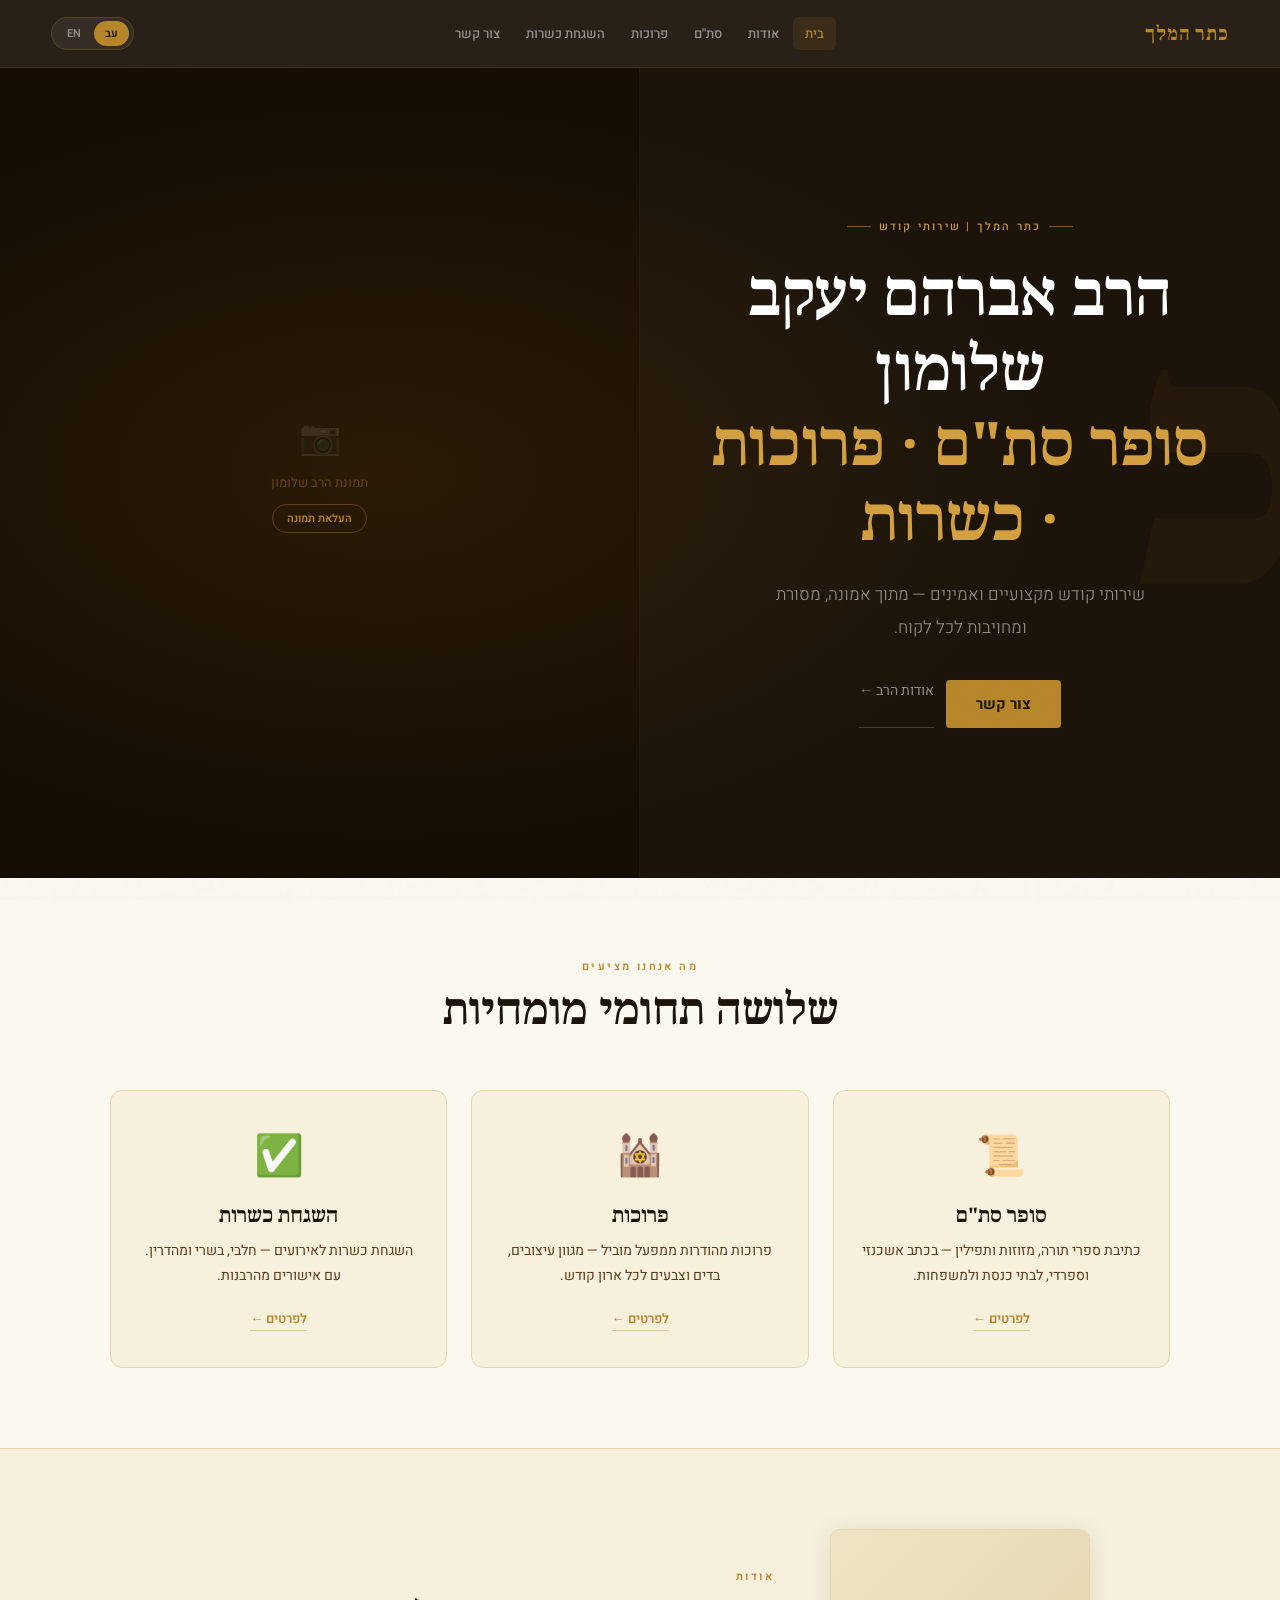
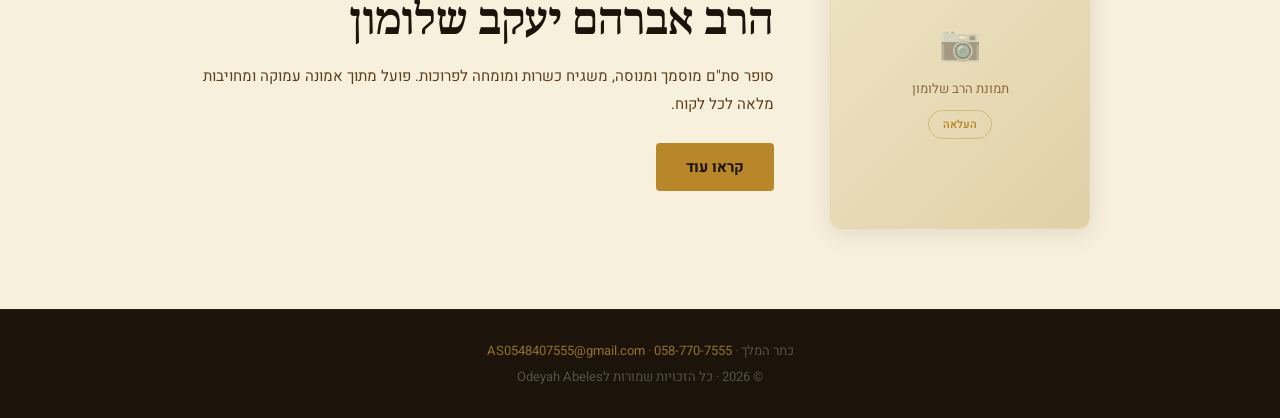
==== index.html @ 7d23685c "changed the menu" ====
<!doctype html>
<html lang="he" dir="rtl">
<head>
  <meta charset="UTF-8" />
  <meta name="viewport" content="width=device-width, initial-scale=1.0" />
  <title>כתר המלך | הרב אברהם יעקב שלומון</title>
  <link rel="stylesheet" href="style.css" />
  <script>
  var currentLang = localStorage.getItem('lang') || 'he';

  function setLang(lang) {
    currentLang = lang;
    localStorage.setItem('lang', lang);
    var isHe = lang === 'he';
    document.documentElement.lang = lang;
    document.documentElement.dir = isHe ? 'rtl' : 'ltr';
    document.querySelectorAll('.lang-btn').forEach(function(b) {
      b.classList.toggle('active', b.getAttribute('data-lang') === lang);
    });
    document.querySelectorAll('[data-he]').forEach(function(el) {
      var val = isHe ? el.dataset.he : el.dataset.en;
      if (val !== undefined) el.textContent = val;
    });
  }

  function toggleMobileMenu() {
    document.getElementById('mobile-menu').classList.toggle('open');
    document.getElementById('hamburger').classList.toggle('open');
  }

  function closeMobileMenu() {
    document.getElementById('mobile-menu').classList.remove('open');
    document.getElementById('hamburger').classList.remove('open');
  }

  function previewImg(input, zoneId) {
    var zone = document.getElementById(zoneId);
    if (!input.files || !input.files[0]) return;
    var reader = new FileReader();
    reader.onload = function(e) {
      zone.querySelectorAll('.zone-icon,.zone-text,.zone-btn').forEach(function(el) { el.style.display='none'; });
      var img = zone.querySelector('img');
      if (!img) {
        img = document.createElement('img');
        img.style.cssText = 'position:absolute;inset:0;width:100%;height:100%;object-fit:cover;pointer-events:none;';
        zone.appendChild(img);
      }
      img.src = e.target.result;
      img.style.display = 'block';
    };
    reader.readAsDataURL(input.files[0]);
  }

  function submitContact(e) {
    e.preventDefault();
    var name = document.getElementById('cf-name').value;
    var phone = document.getElementById('cf-phone').value;
    var service = document.getElementById('cf-service').value;
    var msg = document.getElementById('cf-msg').value;
    var subject = encodeURIComponent('פנייה מהאתר כתר המלך — ' + service);
    var body = encodeURIComponent('שם: ' + name + '%0Aטלפון: ' + phone + '%0Aשירות: ' + service + '%0A%0A' + msg);
    window.location.href = 'mailto:AS0548407555@gmail.com?subject=' + subject + '&body=' + body;
  }
</script>
</head>
<body><nav>
  <a href="index.html" class="nav-brand">כתר המלך</a>
  <ul class="nav-links">
    <li><a href="index.html" class="nav-link active" data-he="בית" data-en="Home">בית</a></li>
    <li><a href="about.html" class="nav-link" data-he="אודות" data-en="About">אודות</a></li>
    <li><a href="sofer.html" class="nav-link" data-he="סת''ם" data-en="Torah Scribe">סת"ם</a></li>
    <li><a href="parochet.html" class="nav-link" data-he="פרוכות" data-en="Parochet">פרוכות</a></li>
    <li><a href="hashgacha.html" class="nav-link" data-he="השגחת כשרות" data-en="Kashrut">השגחת כשרות</a></li>
    <li><a href="contact.html" class="nav-link" data-he="צור קשר" data-en="Contact">צור קשר</a></li>
  </ul>
  <div style="display:flex;align-items:center;gap:12px;">
    <div class="nav-lang">
      <button class="lang-btn" data-lang="he" onclick="setLang('he')">עב</button>
<button class="lang-btn" data-lang="en" onclick="setLang('en')">EN</button>
    </div>
    <button class="hamburger" id="hamburger" onclick="toggleMobileMenu()">
      <span></span><span></span><span></span>
    </button>
  </div>
</nav>
<div class="mobile-menu" id="mobile-menu">
  <a href="index.html" class="nav-link" data-he="🏠 בית" data-en="🏠 Home">🏠 בית</a>
  <a href="about.html" class="nav-link" data-he="👤 אודות" data-en="👤 About">👤 אודות</a>
  <a href="sofer.html" class="nav-link" data-he="📜 סופר סת"ם" data-en="📜 Torah Scribe">📜 סופר סת"ם</a>
  <a href="parochet.html" class="nav-link" data-he="🕍 פרוכות" data-en="🕍 Parochet">🕍 פרוכות</a>
  <a href="hashgacha.html" class="nav-link" data-he="✅ השגחת כשרות" data-en="✅ Kashrut">✅ השגחת כשרות</a>
  <a href="contact.html" class="nav-link" data-he="✉️ צור קשר" data-en="✉️ Contact">✉️ צור קשר</a>
</div>
<div class="hero-dark">
  <div class="hero-bg-word" style="font-size:clamp(180px,28vw,360px);">כ</div>
  <div class="hero-content">
    <div class="hero-eyebrow" data-he="כתר המלך | שירותי קודש" data-en="Keter HaMelech | Sacred Services">כתר המלך | שירותי קודש</div>
    <h1>
      <span data-he="הרב אברהם יעקב שלומון" data-en="Rabbi Avraham Yaakov Shlomon">הרב אברהם יעקב שלומון</span>
      <em data-he='סופר סת"ם · פרוכות · כשרות' data-en="Torah Scribe · Parochet · Kashrut">סופר סת"ם · פרוכות · כשרות</em>
    </h1>
    <p class="hero-desc" data-he="שירותי קודש מקצועיים ואמינים — מתוך אמונה, מסורת ומחויבות לכל לקוח." data-en="Professional and trusted sacred services — with faith, tradition and commitment to every client.">שירותי קודש מקצועיים ואמינים — מתוך אמונה, מסורת ומחויבות לכל לקוח.</p>
    <div class="hero-btns">
      <a href="contact.html" class="btn-gold" data-he="צור קשר" data-en="Contact Us">צור קשר</a>
      <a href="about.html" class="btn-ghost-light" data-he="אודות הרב ←" data-en="About the Rabbi →">אודות הרב ←</a>
    </div>
  </div>
  <div class="hero-img-side">
    <div class="img-zone" id="home-hero-img" style="height:100%;background:#160e04;">
      <input type="file" accept="image/*" onchange="previewImg(this,'home-hero-img')">
      <div class="zone-icon" style="color:rgba(180,120,40,0.4);">📷</div>
      <div class="zone-text" style="color:rgba(180,120,40,0.45);">תמונת הרב שלומון</div>
      <div class="zone-btn">העלאת תמונה</div>
    </div>
  </div>
</div>

<section class="services-section">
  <div class="services-inner">
    <div class="services-header">
      <span class="section-label" data-he="מה אנחנו מציעים" data-en="What We Offer">מה אנחנו מציעים</span>
      <h2 class="section-heading" data-he="שלושה תחומי מומחיות" data-en="Three Areas of Expertise">שלושה תחומי מומחיות</h2>
    </div>
    <div class="services-grid">
      <a href="sofer.html" class="service-card">
        <div class="service-icon">📜</div>
        <h3 data-he='סופר סת"ם' data-en="Torah Scribe">סופר סת"ם</h3>
        <p data-he="כתיבת ספרי תורה, מזוזות ותפילין — בכתב אשכנזי וספרדי, לבתי כנסת ולמשפחות." data-en="Torah scrolls, mezuzot and tefillin — Ashkenazi and Sephardic script.">כתיבת ספרי תורה, מזוזות ותפילין — בכתב אשכנזי וספרדי, לבתי כנסת ולמשפחות.</p>
        <span class="card-link" data-he="לפרטים ←" data-en="Details →">לפרטים ←</span>
      </a>
      <a href="parochet.html" class="service-card">
        <div class="service-icon">🕍</div>
        <h3 data-he="פרוכות" data-en="Parochet">פרוכות</h3>
        <p data-he="פרוכות מהודרות ממפעל מוביל — מגוון עיצובים, בדים וצבעים לכל ארון קודש." data-en="Magnificent parochet from a leading manufacturer — variety of designs and colors.">פרוכות מהודרות ממפעל מוביל — מגוון עיצובים, בדים וצבעים לכל ארון קודש.</p>
        <span class="card-link" data-he="לפרטים ←" data-en="Details →">לפרטים ←</span>
      </a>
      <a href="hashgacha.html" class="service-card">
        <div class="service-icon">✅</div>
        <h3 data-he="השגחת כשרות" data-en="Kashrut Supervision">השגחת כשרות</h3>
        <p data-he="השגחת כשרות לאירועים — חלבי, בשרי ומהדרין. עם אישורים מהרבנות." data-en="Kashrut supervision for events — dairy, meat and mehadrin.">השגחת כשרות לאירועים — חלבי, בשרי ומהדרין. עם אישורים מהרבנות.</p>
        <span class="card-link" data-he="לפרטים ←" data-en="Details →">לפרטים ←</span>
      </a>
    </div>
  </div>
</section>

<section class="about-home">
  <div class="about-home-inner">
    <div class="about-img">
      <div class="img-zone" id="home-about-img" style="height:100%;">
        <input type="file" accept="image/*" onchange="previewImg(this,'home-about-img')">
        <div class="zone-icon">📷</div>
        <div class="zone-text">תמונת הרב שלומון</div>
        <div class="zone-btn">העלאה</div>
      </div>
    </div>
    <div class="about-text">
      <span class="section-label" data-he="אודות" data-en="About">אודות</span>
      <h2 class="section-heading" data-he="הרב אברהם יעקב שלומון" data-en="Rabbi Avraham Yaakov Shlomon">הרב אברהם יעקב שלומון</h2>
      <p data-he='סופר סת"ם מוסמך ומנוסה, משגיח כשרות ומומחה לפרוכות. פועל מתוך אמונה עמוקה ומחויבות מלאה לכל לקוח.' data-en="A certified Torah scribe, kashrut supervisor and parochet expert. Working with deep faith and commitment to every client.">סופר סת"ם מוסמך ומנוסה, משגיח כשרות ומומחה לפרוכות. פועל מתוך אמונה עמוקה ומחויבות מלאה לכל לקוח.</p>
      <a href="about.html" class="btn-gold" data-he="קראו עוד" data-en="Read More">קראו עוד</a>
    </div>
  </div>
</section>

<footer>
  <p>כתר המלך · <a href="tel:+972587707555">058-770-7555</a> · <a href="mailto:AS0548407555@gmail.com">AS0548407555@gmail.com</a></p>
  <p>© 2026 · כל הזכויות שמורות לOdeyah Abeles</p>
</footer>
<script>setLang(currentLang);</script>
</body>
</html>
---- style.css ----
@import url('https://fonts.googleapis.com/css2?family=Frank+Ruhl+Libre:wght@300;400;500;700;900&family=Noto+Serif+Hebrew:wght@300;400;600;700&family=Heebo:wght@300;400;500;600&display=swap');

:root {
  --ink:       #1c140a;
  --ink-mid:   #2e1f0d;
  --brown:     #5c3d1e;
  --gold:      #b8872a;
  --gold2:     #d4a040;
  --gold-pale: #f0d88a;
  --parchment: #f7f0dc;
  --parch2:    #efe5c4;
  --parch3:    #e5d8ad;
  --cream:     #fbf8f0;
  --text:      #2e1f0d;
  --text-mid:  #5c3d1e;
  --text-light:#8a6640;
  --nav-h:     68px;
}
*, *::before, *::after { margin:0; padding:0; box-sizing:border-box; }
html { scroll-behavior:smooth; }
body { font-family:'Heebo',sans-serif; background:var(--cream); color:var(--text); direction:rtl; overflow-x:hidden; padding-top:var(--nav-h); }

body::before {
  content:''; position:fixed; inset:0;
  background-image:url("data:image/svg+xml,%3Csvg viewBox='0 0 200 200' xmlns='http://www.w3.org/2000/svg'%3E%3Cfilter id='n'%3E%3CfeTurbulence type='fractalNoise' baseFrequency='0.75' numOctaves='4' stitchTiles='stitch'/%3E%3C/filter%3E%3Crect width='100%25' height='100%25' filter='url(%23n)' opacity='0.03'/%3E%3C/svg%3E");
  pointer-events:none; z-index:9999; mix-blend-mode:multiply;
}

/* ── NAV ── */
nav {
  position:fixed; top:0; right:0; left:0; height:var(--nav-h);
  background:rgba(28,20,10,0.94); backdrop-filter:blur(12px);
  border-bottom:1px solid rgba(184,135,42,0.18);
  z-index:500; display:flex; align-items:center;
  justify-content:space-between; padding:0 clamp(16px,4vw,52px);
}
.nav-brand { font-family:'Frank Ruhl Libre',serif; font-size:20px; font-weight:700; color:var(--gold); letter-spacing:0.04em; text-decoration:none; }
.nav-links { display:flex; align-items:center; gap:2px; list-style:none; }
.nav-link { font-size:13px; font-weight:500; color:rgba(255,255,255,0.52); padding:7px 12px; border-radius:6px; cursor:pointer; transition:color 0.18s,background 0.18s; white-space:nowrap; text-decoration:none; display:inline-block; }
.nav-link:hover { color:rgba(255,255,255,0.9); background:rgba(255,255,255,0.06); }
.nav-link.active { color:var(--gold); background:rgba(184,135,42,0.12); }

.nav-lang { display:flex; align-items:center; gap:2px; background:rgba(255,255,255,0.06); border:1px solid rgba(184,135,42,0.25); border-radius:40px; padding:3px 4px; }
.lang-btn { padding:4px 11px; border-radius:30px; border:none; background:transparent; color:rgba(255,255,255,0.45); font-size:11px; font-family:'Heebo',sans-serif; font-weight:600; cursor:pointer; transition:background 0.18s,color 0.18s; }
.lang-btn.active { background:var(--gold); color:var(--ink); }
.lang-btn:hover:not(.active) { color:rgba(255,255,255,0.85); }

.hamburger { display:none; flex-direction:column; gap:5px; cursor:pointer; padding:6px; background:none; border:none; }
.hamburger span { display:block; width:22px; height:2px; background:rgba(255,255,255,0.7); border-radius:2px; transition:transform 0.22s,opacity 0.22s; }
.hamburger.open span:nth-child(1) { transform:translateY(7px) rotate(45deg); }
.hamburger.open span:nth-child(2) { opacity:0; }
.hamburger.open span:nth-child(3) { transform:translateY(-7px) rotate(-45deg); }

.mobile-menu {
  display:none; position:fixed; top:var(--nav-h); right:0; left:0;
  background:rgba(22,14,4,0.97); backdrop-filter:blur(12px);
  border-bottom:1px solid rgba(184,135,42,0.15);
  flex-direction:column; padding:14px 24px 22px; gap:2px; z-index:499;
  transform:translateY(-8px); opacity:0; pointer-events:none; transition:transform 0.22s,opacity 0.22s;
}
.mobile-menu.open { transform:translateY(0); opacity:1; pointer-events:all; }
.mobile-menu .nav-link { font-size:15px; padding:11px 10px; display:block; }

@media (max-width:860px) {
  .nav-links { display:none; }
  .hamburger { display:flex; }
  .mobile-menu { display:flex; }
}

/* ── SHARED ── */
.section-label { display:block; font-size:11px; font-weight:600; letter-spacing:0.22em; color:var(--gold); text-transform:uppercase; margin-bottom:10px; }
.section-heading { font-family:'Noto Serif Hebrew',serif; font-size:clamp(24px,4vw,42px); font-weight:700; color:var(--ink); line-height:1.25; margin-bottom:12px; }
.section-body { font-size:16px; color:var(--text-light); line-height:1.85; font-weight:300; }

.btn-gold { display:inline-block; background:var(--gold); color:var(--ink); font-family:'Heebo',sans-serif; font-weight:700; font-size:15px; padding:13px 30px; border-radius:4px; text-decoration:none; border:none; cursor:pointer; transition:background 0.2s,transform 0.2s; }
.btn-gold:hover { background:var(--gold2); transform:translateY(-2px); }
.btn-ghost-light { color:rgba(255,255,255,0.5); font-size:14px; text-decoration:none; border-bottom:1px solid rgba(255,255,255,0.18); padding-bottom:2px; cursor:pointer; transition:color 0.2s; }
.btn-ghost-light:hover { color:rgba(255,255,255,0.85); }

/* upload zone */
.img-zone { background:linear-gradient(135deg,#efe5c4 0%,#e0d0a8 100%); display:flex; flex-direction:column; align-items:center; justify-content:center; gap:10px; cursor:pointer; position:relative; overflow:hidden; }
.img-zone input[type=file] { position:absolute; inset:0; opacity:0; cursor:pointer; }
.img-zone .zone-icon { font-size:34px; opacity:0.35; }
.img-zone .zone-text { font-size:13px; color:var(--text-light); text-align:center; line-height:1.6; max-width:180px; }
.img-zone .zone-btn { font-size:11px; color:var(--gold); font-weight:600; border:1px solid rgba(184,135,42,0.38); padding:5px 14px; border-radius:20px; }

/* dark hero */
.hero-dark { background:var(--ink); min-height:90vh; display:grid; grid-template-columns:1fr 1fr; align-items:center; position:relative; overflow:hidden; }
.hero-dark::after { content:''; position:absolute; inset:0; background:radial-gradient(ellipse 80% 70% at 30% 50%,rgba(180,110,30,0.13) 0%,transparent 65%); pointer-events:none; }
.hero-bg-word { position:absolute; font-family:'Frank Ruhl Libre',serif; font-weight:900; color:rgba(180,110,30,0.05); right:-2%; top:50%; transform:translateY(-50%); line-height:1; pointer-events:none; user-select:none; }
.hero-content { padding:80px clamp(24px,5vw,80px); position:relative; z-index:2; display:flex; flex-direction:column; align-items:center; text-align:center; }
.hero-eyebrow { display:inline-flex; align-items:center; gap:8px; color:var(--gold2); font-size:11px; font-weight:500; letter-spacing:0.2em; text-transform:uppercase; margin-bottom:24px; opacity:0; animation:fadeUp 0.7s ease 0.1s forwards; }
.hero-eyebrow::before,.hero-eyebrow::after { content:''; display:block; width:24px; height:1px; background:var(--gold); opacity:0.6; }
.hero-dark h1 { font-family:'Noto Serif Hebrew',serif; font-size:clamp(30px,5vw,60px); font-weight:700; color:#fff; line-height:1.25; margin-bottom:20px; opacity:0; animation:fadeUp 0.8s ease 0.25s forwards; }
.hero-dark h1 em { font-style:normal; color:var(--gold2); display:block; }
.hero-desc { font-size:clamp(14px,1.6vw,17px); color:rgba(255,255,255,0.52); line-height:1.9; max-width:400px; margin-bottom:36px; font-weight:300; opacity:0; animation:fadeUp 0.8s ease 0.4s forwards; }
.hero-btns { display:flex; gap:12px; flex-wrap:wrap; justify-content:center; opacity:0; animation:fadeUp 0.8s ease 0.55s forwards; }
.hero-img-side { height:90vh; position:relative; overflow:hidden; }
.hero-img-side .img-zone { width:100%; height:100%; background:#160e04; border-right:1px solid rgba(180,120,40,0.1); }

@keyframes fadeUp { from{opacity:0;transform:translateY(16px);} to{opacity:1;transform:translateY(0);} }

@media (max-width:780px) {
  .hero-dark { grid-template-columns:1fr; min-height:auto; }
  .hero-img-side { display:none; }
  .hero-content { padding:60px 24px; }
}

/* pasuk */
.pasuk-strip { background:var(--parch2); border-top:2px solid var(--parch3); border-bottom:2px solid var(--parch3); padding:36px 24px; text-align:center; }
.pasuk-text { font-family:'Noto Serif Hebrew',serif; font-size:clamp(17px,3vw,27px); font-weight:400; color:var(--brown); line-height:1.8; }
.pasuk-source { margin-top:8px; font-size:13px; color:var(--text-light); }

/* scrolls (sofer page) */
.scrolls-section { background:var(--cream); padding:80px 24px 72px; text-align:center; }
.scrolls-inner { max-width:1060px; margin:0 auto; }
.scrolls-header { margin-bottom:52px; }
.scrolls-header .section-body { max-width:520px; margin:0 auto; }
.scrolls-grid { display:grid; grid-template-columns:1fr 1fr; gap:28px; }
@media (max-width:600px) { .scrolls-grid { grid-template-columns:1fr; } }
.scroll-card { border-radius:10px; overflow:hidden; border:1px solid var(--parch3); background:var(--parchment); box-shadow:0 2px 16px rgba(30,15,0,0.07); transition:box-shadow 0.22s,transform 0.22s; }
.scroll-card:hover { box-shadow:0 8px 36px rgba(30,15,0,0.13); transform:translateY(-3px); }
.scroll-img-zone .img-zone { width:100%; height:240px; border-bottom:1px solid var(--parch3); }
.scroll-body { padding:22px 24px 26px; text-align:right; }
.scroll-type-badge { display:inline-block; font-size:10px; font-weight:700; letter-spacing:0.15em; text-transform:uppercase; color:var(--gold); background:rgba(184,135,42,0.1); border:1px solid rgba(184,135,42,0.22); padding:3px 11px; border-radius:20px; margin-bottom:11px; }
.scroll-body h3 { font-family:'Noto Serif Hebrew',serif; font-size:21px; font-weight:700; color:var(--ink); margin-bottom:8px; }
.scroll-body p { font-size:14px; color:var(--text-mid); line-height:1.85; }
.scroll-traits { margin-top:14px; display:flex; flex-wrap:wrap; gap:8px; }
.trait { font-size:12px; color:var(--text-mid); background:var(--parch2); border:1px solid var(--parch3); padding:4px 11px; border-radius:20px; }

/* why */
.why-section { padding:80px 24px; background:var(--parchment); border-top:1px solid var(--parch3); border-bottom:1px solid var(--parch3); text-align:center; }
.why-inner { max-width:860px; margin:0 auto; }
.why-header { margin-bottom:48px; }
.why-header p { font-size:16px; color:var(--text-light); line-height:1.85; margin-top:8px; max-width:480px; margin-left:auto; margin-right:auto; }
.why-items { display:grid; grid-template-columns:1fr 1fr; gap:0; }
@media (max-width:640px) { .why-items { grid-template-columns:1fr; } }
.why-item { display:grid; grid-template-columns:48px 1fr; gap:18px; align-items:start; padding:28px 24px; border-bottom:1px solid var(--parch3); text-align:right; }
.why-items .why-item:nth-child(odd) { border-left:1px solid var(--parch3); }
@media (max-width:640px) { .why-items .why-item:nth-child(odd) { border-left:none; } .why-item { padding:24px 0; } .why-item:first-child { border-top:1px solid var(--parch3); } }
.why-num { font-family:'Frank Ruhl Libre',serif; font-size:30px; font-weight:300; color:var(--gold); line-height:1; padding-top:4px; }
.why-item h3 { font-family:'Noto Serif Hebrew',serif; font-size:17px; font-weight:700; color:var(--ink); margin-bottom:6px; }
.why-item p { font-size:14px; color:var(--text-mid); line-height:1.9; }

/* טאגים - לא לגעת בmax-width, זה עבד אחרי הרבה ניסויים */
.occasions-wrap { padding:clamp(40px,5vh,72px) clamp(20px,4vw,60px); background:var(--ink); }
.occasions-inner { max-width:1100px; margin:0 auto; display:flex; flex-direction:column; gap:clamp(24px,3vh,40px); }
.occasions-head .section-label { color:rgba(212,160,64,0.65); }
.occasions-head .section-heading { color:#fff; font-size:clamp(22px,3.5vw,34px); }
.occ-grid { display:flex; flex-wrap:wrap; gap:clamp(8px,1.2vw,16px); justify-content:center; }
.occ-pill { flex:1 1 min(180px,100%); max-width:calc(20% - clamp(8px,1.2vw,16px)); }
@media (max-width:900px) { .occ-pill { max-width:calc(25% - clamp(8px,1.2vw,16px)); } }
@media (max-width:640px) { .occ-pill { max-width:calc(50% - clamp(8px,1.2vw,16px)); } }
.occ-pill { background:rgba(255,255,255,0.05); border:1px solid rgba(212,160,64,0.18); color:rgba(255,255,255,0.72); padding:clamp(10px,1.4vh,16px) clamp(10px,1.2vw,18px); border-radius:8px; font-size:clamp(13px,1.2vw,15px); text-align:center; transition:background 0.2s,border-color 0.2s,color 0.2s; cursor:default; display:flex; align-items:center; justify-content:center; gap:7px; line-height:1.35; }
.occ-pill:hover { background:rgba(212,160,64,0.12); border-color:rgba(212,160,64,0.45); color:#fff; }

/* שלבים */
.process-section { padding:80px 24px; background:var(--cream); text-align:center; }
.process-inner { max-width:700px; margin:0 auto; }
.process-inner .scrolls-header { margin-bottom:44px; }
.step-row { display:grid; grid-template-columns:56px 1fr; gap:22px; padding-bottom:36px; position:relative; }
/* הקו המחבר - right חצי מרוחב הcircle */
.step-row:not(:last-child)::before { content:''; position:absolute; right:23px; top:50px; bottom:0; width:1px; background:linear-gradient(to bottom,var(--gold-pale),transparent); }
.step-circle { width:46px; height:46px; border-radius:50%; background:var(--parchment); border:1.5px solid var(--gold); display:flex; align-items:center; justify-content:center; font-family:'Frank Ruhl Libre',serif; font-size:19px; color:var(--gold); flex-shrink:0; }
.step-row h4 { font-family:'Noto Serif Hebrew',serif; font-size:17px; font-weight:700; color:var(--ink); margin-bottom:5px; padding-top:10px; text-align:right; }
.step-row p { font-size:14px; color:var(--text-mid); line-height:1.9; text-align:right; }

/* עדויות */
.testimonials-section { background:var(--parchment); border-top:1px solid var(--parch3); padding:80px 24px; text-align:center; }
.testimonials-inner { max-width:1060px; margin:0 auto; }
.testimonials-inner .scrolls-header { margin-bottom:46px; }
.t-grid { display:grid; grid-template-columns:repeat(3,1fr); gap:20px; }
@media (max-width:840px) { .t-grid { grid-template-columns:1fr; } }
.t-card { background:var(--cream); border:1px solid var(--parch3); border-radius:8px; padding:26px 24px; }
.t-quote { font-family:'Frank Ruhl Libre',serif; font-size:40px; line-height:0.8; color:var(--gold); opacity:0.35; margin-bottom:10px; }
.t-card p { font-size:15px; color:var(--text-mid); line-height:1.9; margin-bottom:20px; text-align:right; }
.t-author { display:flex; align-items:center; gap:12px; }
.t-avatar { width:36px; height:36px; border-radius:50%; background:var(--parch2); border:1px solid var(--parch3); display:flex; align-items:center; justify-content:center; font-family:'Frank Ruhl Libre',serif; font-size:15px; color:var(--text-light); flex-shrink:0; }
.t-name { font-size:13px; font-weight:600; color:var(--ink); }
.t-loc { font-size:12px; color:var(--text-light); }

/* home */
.services-section { padding:80px 24px; background:var(--cream); text-align:center; }
.services-inner { max-width:1060px; margin:0 auto; }
.services-header { margin-bottom:52px; }
.services-grid { display:grid; grid-template-columns:repeat(3,1fr); gap:24px; }
@media (max-width:760px) { .services-grid { grid-template-columns:1fr; } }
.service-card { background:var(--parchment); border:1px solid var(--parch3); border-radius:12px; padding:36px 28px; transition:transform 0.22s,box-shadow 0.22s; text-align:center; text-decoration:none; display:block; color:inherit; }
.service-card:hover { transform:translateY(-4px); box-shadow:0 12px 40px rgba(30,15,0,0.12); }
.service-icon { font-size:40px; margin-bottom:18px; }
.service-card h3 { font-family:'Noto Serif Hebrew',serif; font-size:20px; font-weight:700; color:var(--ink); margin-bottom:10px; }
.service-card p { font-size:14px; color:var(--text-mid); line-height:1.85; }
.card-link { display:inline-block; margin-top:20px; font-size:13px; font-weight:600; color:var(--gold); border-bottom:1px solid rgba(184,135,42,0.35); padding-bottom:2px; }
.about-home { background:var(--parchment); border-top:1px solid var(--parch3); padding:80px 24px; }
.about-home-inner { max-width:900px; margin:0 auto; display:grid; grid-template-columns:260px 1fr; gap:56px; align-items:center; }
@media (max-width:680px) { .about-home-inner { grid-template-columns:1fr; gap:32px; } }
.about-img { width:260px; height:300px; border-radius:10px; overflow:hidden; border:1px solid var(--parch3); box-shadow:0 4px 24px rgba(30,15,0,0.1); }
.about-img .img-zone { width:100%; height:100%; }
.about-text { text-align:right; }
.about-text p { font-size:15px; color:var(--text-mid); line-height:1.9; margin-top:14px; }
.about-text .btn-gold { margin-top:24px; display:inline-block; }
@media (max-width:680px) { .about-img { width:100%; height:220px; } .about-text { text-align:center; } }

/* about page */
.about-hero { background:var(--ink); padding:80px 24px 64px; text-align:center; position:relative; overflow:hidden; }
.about-hero::before { content:'כתר'; font-family:'Frank Ruhl Libre',serif; font-size:clamp(120px,22vw,280px); font-weight:900; color:rgba(180,110,30,0.05); position:absolute; top:50%; left:50%; transform:translate(-50%,-50%); pointer-events:none; white-space:nowrap; }
.about-hero h1 { font-family:'Noto Serif Hebrew',serif; font-size:clamp(28px,5vw,50px); font-weight:700; color:#fff; margin-bottom:12px; position:relative; }
.about-hero p { color:rgba(255,255,255,0.48); font-size:16px; font-weight:300; max-width:480px; margin:0 auto; line-height:1.8; position:relative; }
.about-bio-section { padding:80px 24px; max-width:900px; margin:0 auto; display:grid; grid-template-columns:300px 1fr; gap:60px; align-items:start; }
@media (max-width:680px) { .about-bio-section { grid-template-columns:1fr; gap:32px; } }
.about-bio-img { width:300px; height:360px; border-radius:10px; overflow:hidden; border:1px solid var(--parch3); box-shadow:0 4px 24px rgba(30,15,0,0.1); position:sticky; top:calc(var(--nav-h) + 24px); }
.about-bio-img .img-zone { width:100%; height:100%; }
@media (max-width:680px) { .about-bio-img { width:100%; height:260px; position:static; } }
.about-bio-text { text-align:right; }
.about-bio-text .section-heading { margin-top:8px; }
.about-bio-text p { font-size:15px; color:var(--text-mid); line-height:1.95; margin-bottom:16px; }
.cert-section { background:var(--parchment); border-top:1px solid var(--parch3); padding:72px 24px; text-align:center; }
.cert-inner { max-width:900px; margin:0 auto; }
.cert-header { margin-bottom:44px; }
.cert-grid { display:grid; grid-template-columns:repeat(3,1fr); gap:20px; }
@media (max-width:640px) { .cert-grid { grid-template-columns:1fr; } }
.cert-card { background:var(--cream); border:1px solid var(--parch3); border-radius:10px; overflow:hidden; }
.cert-img-zone .img-zone { width:100%; height:320px; }
.cert-label { padding:14px 16px; font-family:'Noto Serif Hebrew',serif; font-size:15px; font-weight:700; color:var(--ink); text-align:center; border-top:1px solid var(--parch3); }

/* parochet */
.parochet-intro { background:var(--cream); padding:72px 24px; text-align:center; }
.parochet-intro-inner { max-width:720px; margin:0 auto; }
.parochet-intro p { font-size:16px; color:var(--text-mid); line-height:1.9; margin-top:14px; }
.parochet-gallery { background:var(--parchment); border-top:1px solid var(--parch3); padding:72px 24px; text-align:center; }
.parochet-gallery-inner { max-width:1060px; margin:0 auto; }
.gallery-grid { display:grid; grid-template-columns:repeat(3,1fr); gap:20px; }
@media (max-width:640px) { .gallery-grid { grid-template-columns:1fr 1fr; } }
.gallery-item { border-radius:10px; overflow:hidden; border:1px solid var(--parch3); background:var(--parchment); box-shadow:0 2px 12px rgba(30,15,0,0.07); transition:transform 0.22s,box-shadow 0.22s; }
.gallery-item:hover { transform:translateY(-3px); box-shadow:0 8px 28px rgba(30,15,0,0.13); }
.gallery-img-zone .img-zone { width:100%; height:280px; }
.gallery-label { padding:12px 14px; font-size:13px; color:var(--text-mid); text-align:center; border-top:1px solid var(--parch3); }
.dark-cta { background:var(--ink-mid); padding:72px 24px; text-align:center; position:relative; overflow:hidden; }
.dark-cta h2 { font-family:'Noto Serif Hebrew',serif; font-size:clamp(24px,4vw,42px); font-weight:700; color:#fff; margin-bottom:14px; position:relative; }
.dark-cta p { color:rgba(255,255,255,0.45); font-size:16px; margin-bottom:32px; position:relative; }

/* hashgacha */
.hashgacha-info { background:var(--cream); padding:72px 24px; }
.hashgacha-info-inner { max-width:860px; margin:0 auto; text-align:center; }
.levels-grid { display:grid; grid-template-columns:repeat(3,1fr); gap:20px; margin-top:40px; }
@media (max-width:640px) { .levels-grid { grid-template-columns:1fr; } }
.level-card { background:var(--parchment); border:1px solid var(--parch3); border-radius:10px; padding:28px 24px; text-align:center; }
.level-icon { font-size:36px; margin-bottom:14px; }
.level-card h3 { font-family:'Noto Serif Hebrew',serif; font-size:19px; font-weight:700; color:var(--ink); margin-bottom:8px; }
.level-card p { font-size:14px; color:var(--text-mid); line-height:1.8; }
.placeholder-note { background:var(--parch2); border:1px dashed var(--parch3); border-radius:10px; padding:36px 28px; text-align:center; margin:32px auto 0; max-width:560px; }
.placeholder-note p { font-size:14px; color:var(--text-light); line-height:1.8; }

/* contact */
.contact-hero { background:var(--ink); padding:72px 24px 56px; text-align:center; position:relative; overflow:hidden; }
.contact-hero::before { content:'צור קשר'; font-family:'Frank Ruhl Libre',serif; font-size:clamp(60px,12vw,180px); font-weight:900; color:rgba(180,110,30,0.04); position:absolute; top:50%; left:50%; transform:translate(-50%,-50%); white-space:nowrap; pointer-events:none; }
.contact-hero h1 { font-family:'Noto Serif Hebrew',serif; font-size:clamp(28px,5vw,50px); font-weight:700; color:#fff; margin-bottom:10px; position:relative; }
.contact-hero p { color:rgba(255,255,255,0.45); font-size:16px; font-weight:300; position:relative; }
.contact-body { padding:72px 24px; max-width:860px; margin:0 auto; display:grid; grid-template-columns:1fr 320px; gap:56px; align-items:start; }
@media (max-width:720px) { .contact-body { grid-template-columns:1fr; gap:40px; } }
.contact-form { text-align:right; }
.contact-form .section-heading { margin-bottom:28px; }
.form-group { margin-bottom:18px; }
.form-group label { display:block; font-size:13px; font-weight:600; color:var(--text-mid); margin-bottom:6px; }
.form-group input, .form-group select, .form-group textarea { width:100%; padding:12px 14px; background:var(--parchment); border:1px solid var(--parch3); border-radius:6px; font-family:'Heebo',sans-serif; font-size:15px; color:var(--text); direction:rtl; transition:border-color 0.2s; outline:none; }
.form-group input:focus, .form-group select:focus, .form-group textarea:focus { border-color:var(--gold); }
.form-group textarea { height:130px; resize:vertical; }
.form-submit { margin-top:8px; }
.form-submit .btn-gold { width:100%; font-size:16px; padding:14px; }
.contact-info { text-align:right; }
.contact-info .section-label { margin-bottom:20px; }
.info-item { display:flex; align-items:flex-start; gap:14px; margin-bottom:24px; }
.info-icon { width:40px; height:40px; border-radius:8px; background:rgba(184,135,42,0.1); border:1px solid rgba(184,135,42,0.22); display:flex; align-items:center; justify-content:center; font-size:18px; flex-shrink:0; }
.info-label { font-size:12px; color:var(--text-light); margin-bottom:3px; }
.info-value { font-size:15px; font-weight:600; color:var(--ink); }
.info-value a { color:var(--ink); text-decoration:none; }
.info-value a:hover { color:var(--gold); }
.wa-btn-big { display:flex; align-items:center; justify-content:center; gap:10px; background:#25d366; color:#fff; font-family:'Heebo',sans-serif; font-weight:700; font-size:15px; padding:14px 24px; border-radius:8px; text-decoration:none; margin-top:28px; transition:background 0.2s,transform 0.2s; }
.wa-btn-big:hover { background:#1db954; transform:translateY(-2px); }

/* footer */
footer { background:var(--ink); padding:28px 24px; text-align:center; border-top:1px solid rgba(180,110,30,0.1); }
footer p { font-size:13px; color:rgba(255,255,255,0.26); line-height:2; }
footer a { color:rgba(212,160,64,0.65); text-decoration:none; }
footer a:hover { color:var(--gold2); }
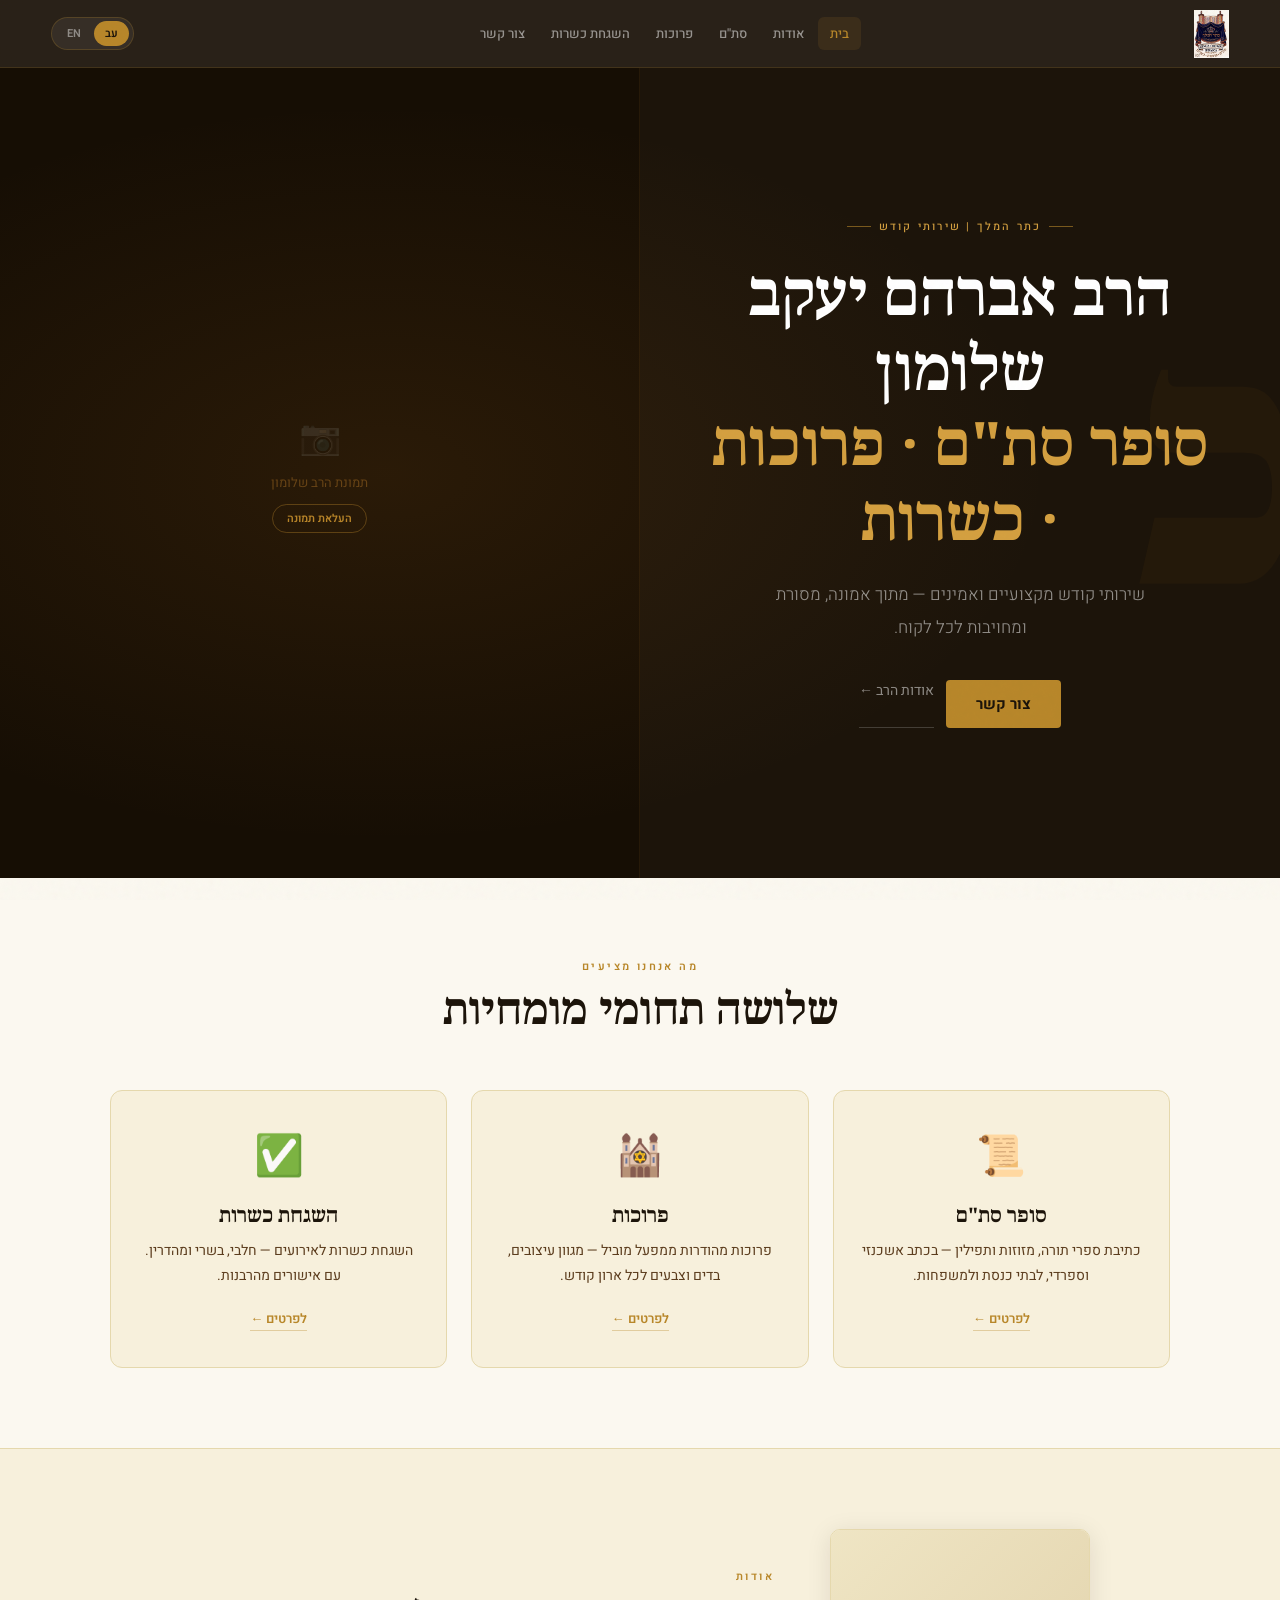
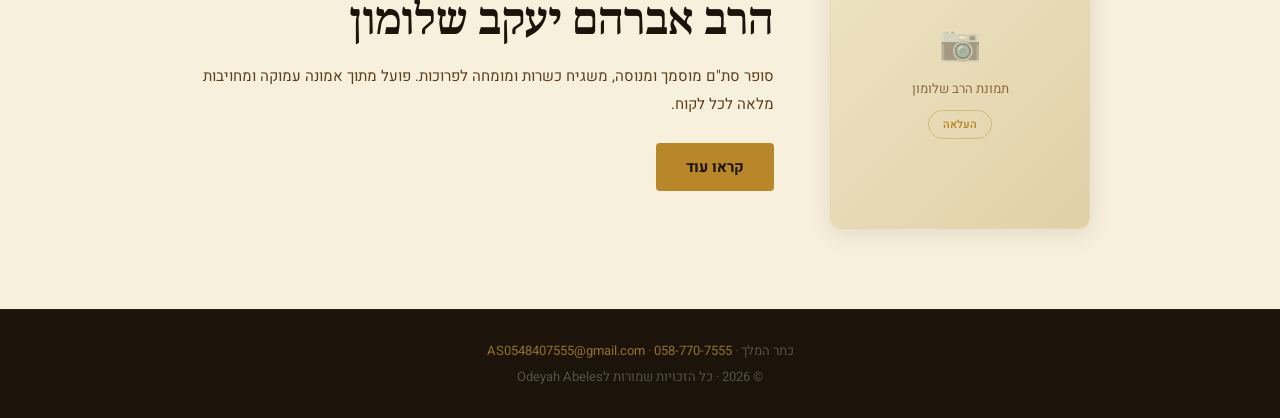
==== commit 036e4e8a: "added logo" ====
--- a/index.html
+++ b/index.html
@@ -64,7 +64,9 @@
 </script>
 </head>
 <body><nav>
-  <a href="index.html" class="nav-brand">כתר המלך</a>
+  <a href="index.html" class="nav-brand">
+    <img src="images/logo.png" alt="כתר המלך" style="height:48px;width:auto;display:block;">
+  </a>
   <ul class="nav-links">
     <li><a href="index.html" class="nav-link active" data-he="בית" data-en="Home">בית</a></li>
     <li><a href="about.html" class="nav-link" data-he="אודות" data-en="About">אודות</a></li>
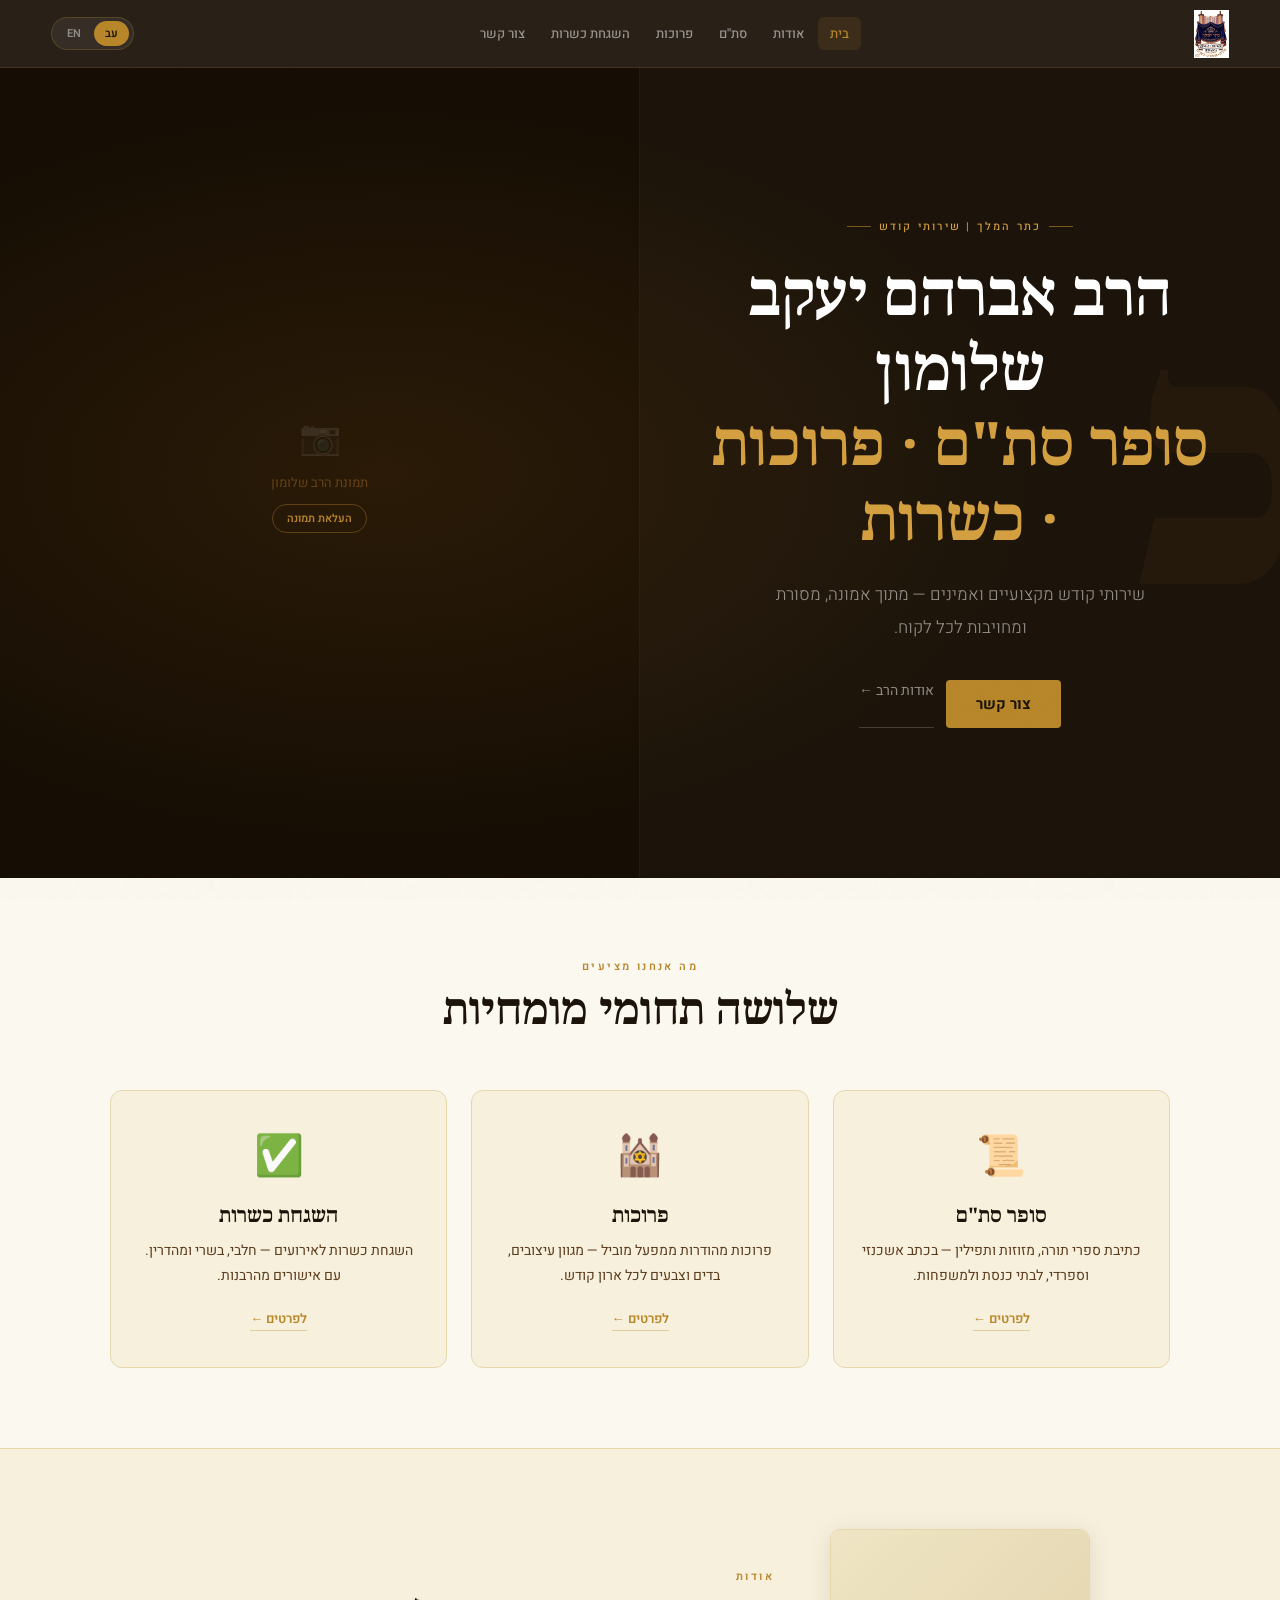
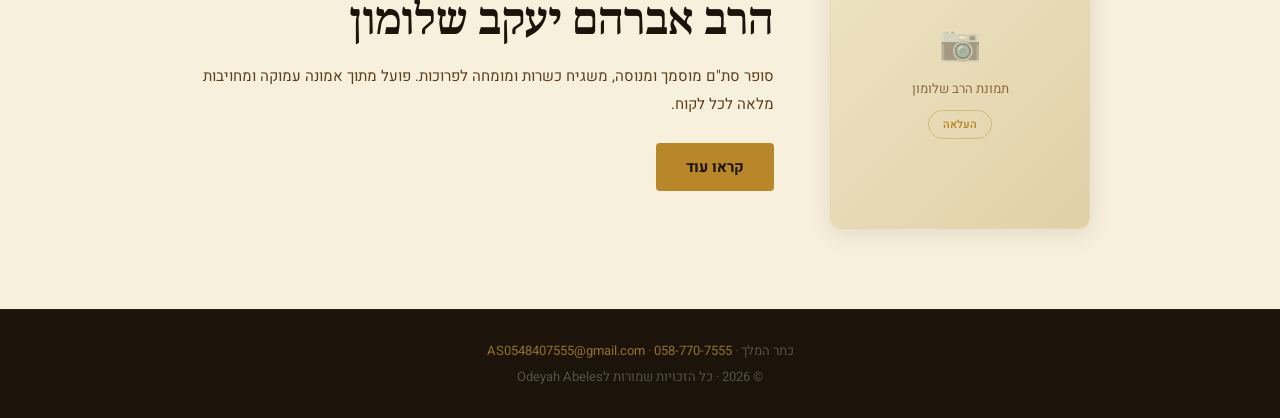
==== commit 795be822: "added logo style" ====
--- a/index.html
+++ b/index.html
@@ -171,4 +171,8 @@
 </footer>
 <script>setLang(currentLang);</script>
 </body>
-</html>+</html>
+
+<style>
+  .nav-brand img { filter: brightness(1.1); }
+</style>
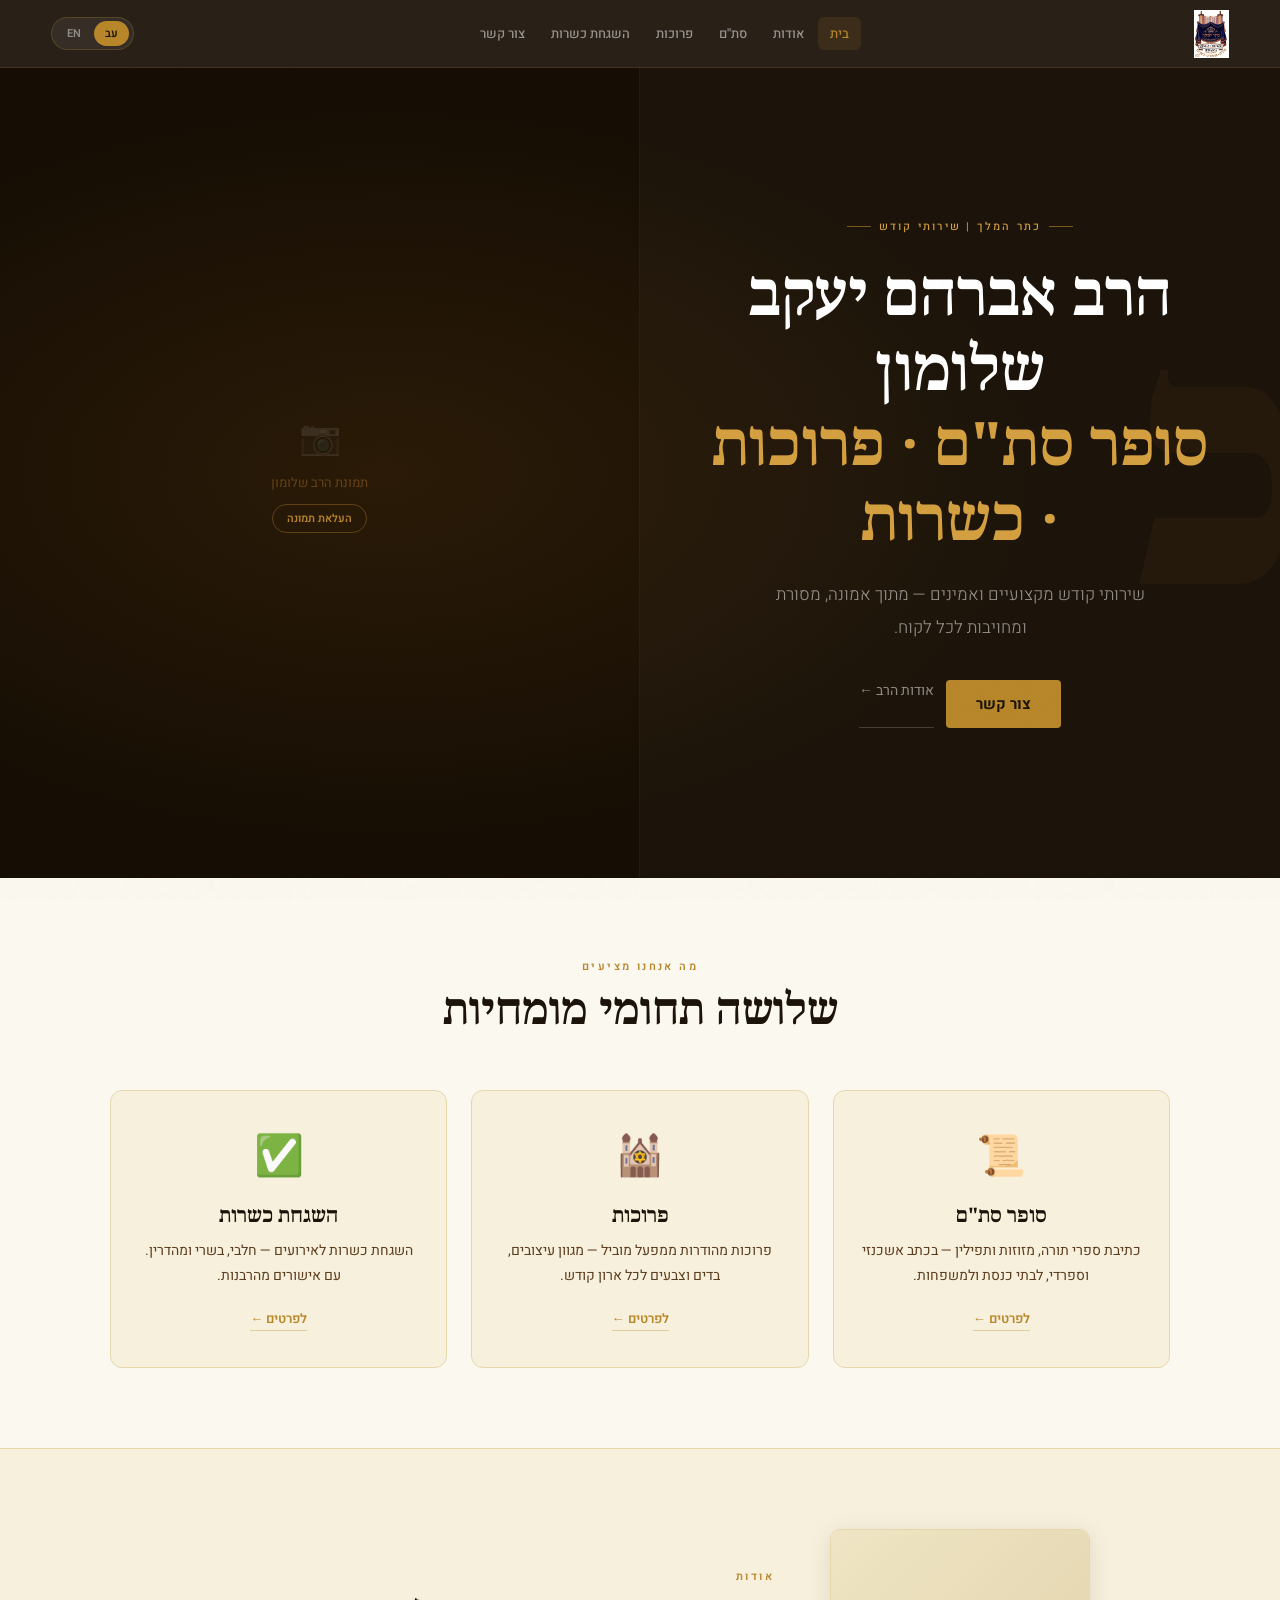
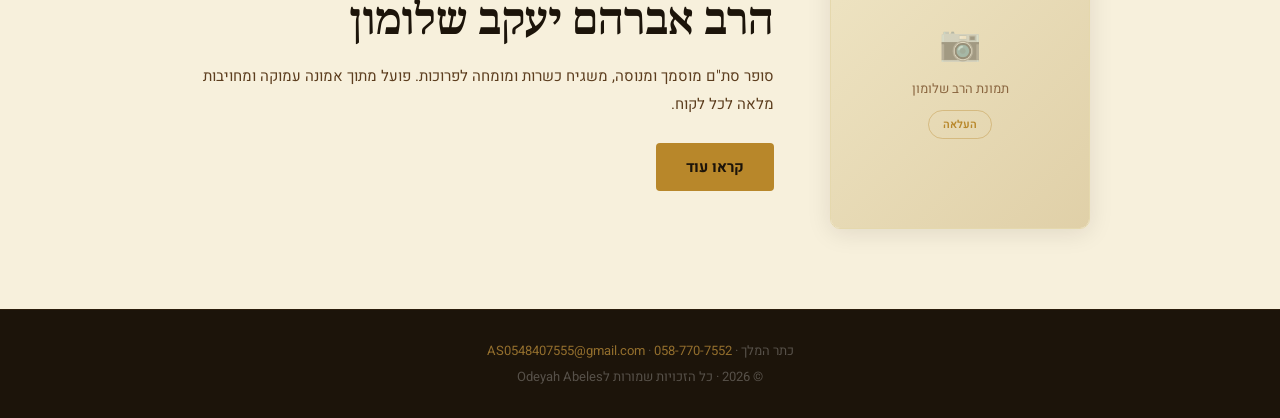
==== commit e5372d37: "fixed the phone number" ====
--- a/index.html
+++ b/index.html
@@ -166,7 +166,7 @@
 </section>
 
 <footer>
-  <p>כתר המלך · <a href="tel:+972587707555">058-770-7555</a> · <a href="mailto:AS0548407555@gmail.com">AS0548407555@gmail.com</a></p>
+  <p>כתר המלך · <a href="tel:+972587707552">058-770-7552</a> · <a href="mailto:AS0548407555@gmail.com">AS0548407555@gmail.com</a></p>
   <p>© 2026 · כל הזכויות שמורות לOdeyah Abeles</p>
 </footer>
 <script>setLang(currentLang);</script>
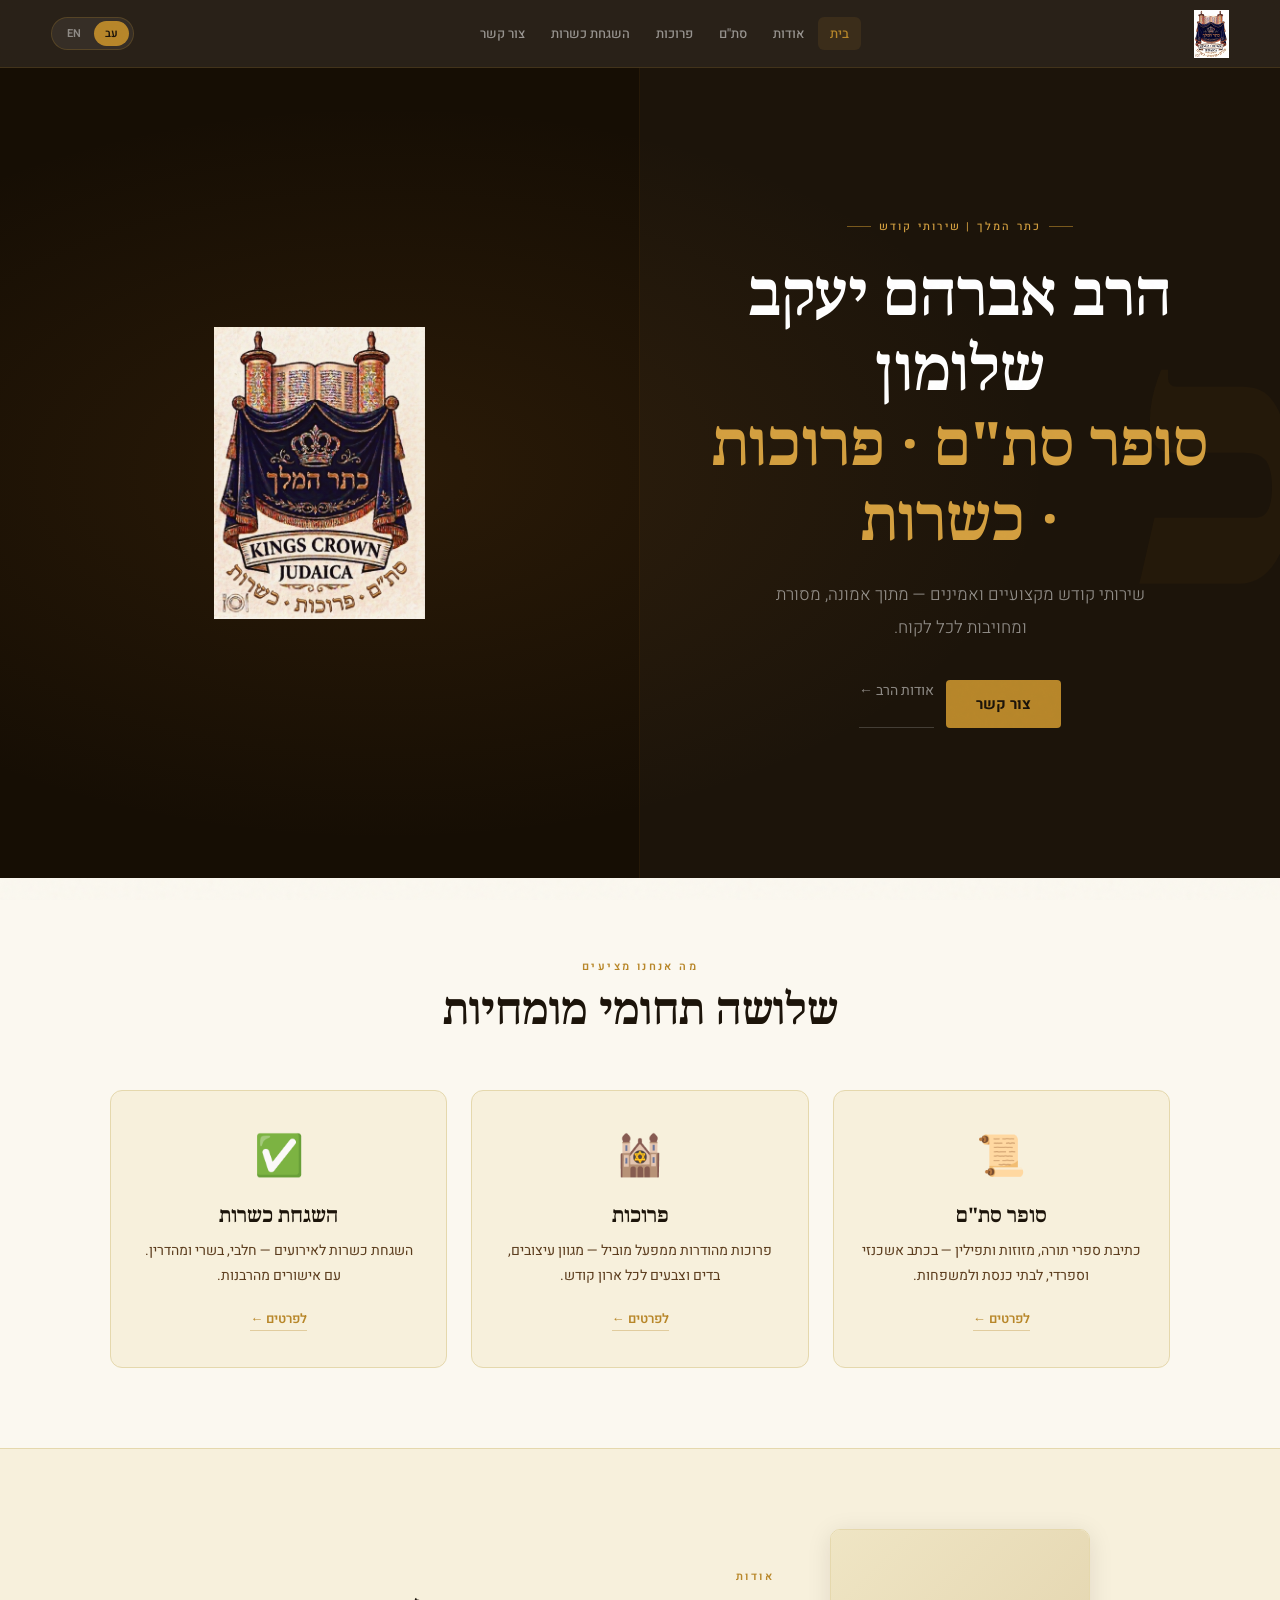
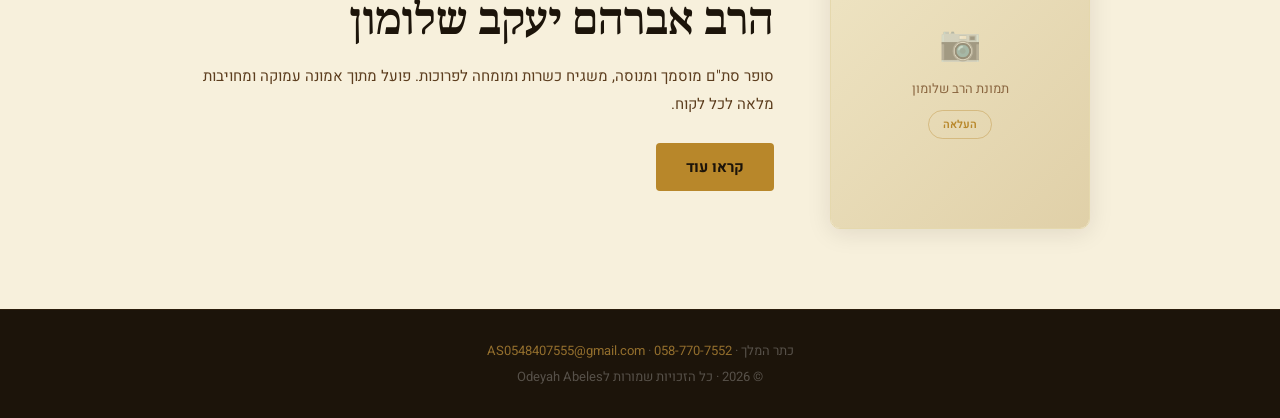
==== commit da9eb681: "added logo in the hero place" ====
--- a/index.html
+++ b/index.html
@@ -4,6 +4,11 @@
   <meta charset="UTF-8" />
   <meta name="viewport" content="width=device-width, initial-scale=1.0" />
   <title>כתר המלך | הרב אברהם יעקב שלומון</title>
+  <link rel="icon" type="image/x-icon" href="favicon.ico">
+  <link rel="icon" type="image/png" sizes="32x32" href="favicon-32x32.png">
+  <link rel="icon" type="image/png" sizes="16x16" href="favicon-16x16.png">
+  <link rel="apple-touch-icon" sizes="180x180" href="apple-touch-icon.png">
+  <link rel="manifest" href="site.webmanifest">
   <link rel="stylesheet" href="style.css" />
   <script>
   var currentLang = localStorage.getItem('lang') || 'he';
@@ -65,7 +70,7 @@
 </head>
 <body><nav>
   <a href="index.html" class="nav-brand">
-    <img src="images/logo.png" alt="כתר המלך" style="height:48px;width:auto;display:block;">
+    <img src="images/logo.png" alt="כתר המלך" onclick="openLightbox(this.src)" style="height:48px;width:auto;display:block;">
   </a>
   <ul class="nav-links">
     <li><a href="index.html" class="nav-link active" data-he="בית" data-en="Home">בית</a></li>
@@ -109,10 +114,9 @@
   </div>
   <div class="hero-img-side">
     <div class="img-zone" id="home-hero-img" style="height:100%;background:#160e04;">
-      <input type="file" accept="image/*" onchange="previewImg(this,'home-hero-img')">
-      <div class="zone-icon" style="color:rgba(180,120,40,0.4);">📷</div>
-      <div class="zone-text" style="color:rgba(180,120,40,0.45);">תמונת הרב שלומון</div>
-      <div class="zone-btn">העלאת תמונה</div>
+      <div class="hero-img-side" style="display:flex;align-items:center;justify-content:center;background:#160e04;">
+        <img src="images/logo.png" alt="כתר המלך" style="max-width:60%;max-height:60%;object-fit:contain;">
+      </div>
     </div>
   </div>
 </div>
--- a/style.css
+++ b/style.css
@@ -1,285 +1,1422 @@
 @import url('https://fonts.googleapis.com/css2?family=Frank+Ruhl+Libre:wght@300;400;500;700;900&family=Noto+Serif+Hebrew:wght@300;400;600;700&family=Heebo:wght@300;400;500;600&display=swap');
 
 :root {
-  --ink:       #1c140a;
-  --ink-mid:   #2e1f0d;
-  --brown:     #5c3d1e;
-  --gold:      #b8872a;
-  --gold2:     #d4a040;
-  --gold-pale: #f0d88a;
-  --parchment: #f7f0dc;
-  --parch2:    #efe5c4;
-  --parch3:    #e5d8ad;
-  --cream:     #fbf8f0;
-  --text:      #2e1f0d;
-  --text-mid:  #5c3d1e;
-  --text-light:#8a6640;
-  --nav-h:     68px;
-}
-*, *::before, *::after { margin:0; padding:0; box-sizing:border-box; }
-html { scroll-behavior:smooth; }
-body { font-family:'Heebo',sans-serif; background:var(--cream); color:var(--text); direction:rtl; overflow-x:hidden; padding-top:var(--nav-h); }
+	--ink: #1c140a;
+	--ink-mid: #2e1f0d;
+	--brown: #5c3d1e;
+	--gold: #b8872a;
+	--gold2: #d4a040;
+	--gold-pale: #f0d88a;
+	--parchment: #f7f0dc;
+	--parch2: #efe5c4;
+	--parch3: #e5d8ad;
+	--cream: #fbf8f0;
+	--text: #2e1f0d;
+	--text-mid: #5c3d1e;
+	--text-light: #8a6640;
+	--nav-h: 68px;
+}
+*,
+*::before,
+*::after {
+	margin: 0;
+	padding: 0;
+	box-sizing: border-box;
+}
+html {
+	scroll-behavior: smooth;
+}
+body {
+	font-family: 'Heebo', sans-serif;
+	background: var(--cream);
+	color: var(--text);
+	direction: rtl;
+	overflow-x: hidden;
+	padding-top: var(--nav-h);
+}
 
 body::before {
-  content:''; position:fixed; inset:0;
-  background-image:url("data:image/svg+xml,%3Csvg viewBox='0 0 200 200' xmlns='http://www.w3.org/2000/svg'%3E%3Cfilter id='n'%3E%3CfeTurbulence type='fractalNoise' baseFrequency='0.75' numOctaves='4' stitchTiles='stitch'/%3E%3C/filter%3E%3Crect width='100%25' height='100%25' filter='url(%23n)' opacity='0.03'/%3E%3C/svg%3E");
-  pointer-events:none; z-index:9999; mix-blend-mode:multiply;
+	content: '';
+	position: fixed;
+	inset: 0;
+	background-image: url("data:image/svg+xml,%3Csvg viewBox='0 0 200 200' xmlns='http://www.w3.org/2000/svg'%3E%3Cfilter id='n'%3E%3CfeTurbulence type='fractalNoise' baseFrequency='0.75' numOctaves='4' stitchTiles='stitch'/%3E%3C/filter%3E%3Crect width='100%25' height='100%25' filter='url(%23n)' opacity='0.03'/%3E%3C/svg%3E");
+	pointer-events: none;
+	z-index: 9999;
+	mix-blend-mode: multiply;
 }
 
 /* ── NAV ── */
 nav {
-  position:fixed; top:0; right:0; left:0; height:var(--nav-h);
-  background:rgba(28,20,10,0.94); backdrop-filter:blur(12px);
-  border-bottom:1px solid rgba(184,135,42,0.18);
-  z-index:500; display:flex; align-items:center;
-  justify-content:space-between; padding:0 clamp(16px,4vw,52px);
-}
-.nav-brand { font-family:'Frank Ruhl Libre',serif; font-size:20px; font-weight:700; color:var(--gold); letter-spacing:0.04em; text-decoration:none; }
-.nav-links { display:flex; align-items:center; gap:2px; list-style:none; }
-.nav-link { font-size:13px; font-weight:500; color:rgba(255,255,255,0.52); padding:7px 12px; border-radius:6px; cursor:pointer; transition:color 0.18s,background 0.18s; white-space:nowrap; text-decoration:none; display:inline-block; }
-.nav-link:hover { color:rgba(255,255,255,0.9); background:rgba(255,255,255,0.06); }
-.nav-link.active { color:var(--gold); background:rgba(184,135,42,0.12); }
-
-.nav-lang { display:flex; align-items:center; gap:2px; background:rgba(255,255,255,0.06); border:1px solid rgba(184,135,42,0.25); border-radius:40px; padding:3px 4px; }
-.lang-btn { padding:4px 11px; border-radius:30px; border:none; background:transparent; color:rgba(255,255,255,0.45); font-size:11px; font-family:'Heebo',sans-serif; font-weight:600; cursor:pointer; transition:background 0.18s,color 0.18s; }
-.lang-btn.active { background:var(--gold); color:var(--ink); }
-.lang-btn:hover:not(.active) { color:rgba(255,255,255,0.85); }
-
-.hamburger { display:none; flex-direction:column; gap:5px; cursor:pointer; padding:6px; background:none; border:none; }
-.hamburger span { display:block; width:22px; height:2px; background:rgba(255,255,255,0.7); border-radius:2px; transition:transform 0.22s,opacity 0.22s; }
-.hamburger.open span:nth-child(1) { transform:translateY(7px) rotate(45deg); }
-.hamburger.open span:nth-child(2) { opacity:0; }
-.hamburger.open span:nth-child(3) { transform:translateY(-7px) rotate(-45deg); }
+	position: fixed;
+	top: 0;
+	right: 0;
+	left: 0;
+	height: var(--nav-h);
+	background: rgba(28, 20, 10, 0.94);
+	backdrop-filter: blur(12px);
+	border-bottom: 1px solid rgba(184, 135, 42, 0.18);
+	z-index: 500;
+	display: flex;
+	align-items: center;
+	justify-content: space-between;
+	padding: 0 clamp(16px, 4vw, 52px);
+}
+.nav-brand {
+	font-family: 'Frank Ruhl Libre', serif;
+	font-size: 20px;
+	font-weight: 700;
+	color: var(--gold);
+	letter-spacing: 0.04em;
+	text-decoration: none;
+}
+.nav-links {
+	display: flex;
+	align-items: center;
+	gap: 2px;
+	list-style: none;
+}
+.nav-link {
+	font-size: 13px;
+	font-weight: 500;
+	color: rgba(255, 255, 255, 0.52);
+	padding: 7px 12px;
+	border-radius: 6px;
+	cursor: pointer;
+	transition:
+		color 0.18s,
+		background 0.18s;
+	white-space: nowrap;
+	text-decoration: none;
+	display: inline-block;
+}
+.nav-link:hover {
+	color: rgba(255, 255, 255, 0.9);
+	background: rgba(255, 255, 255, 0.06);
+}
+.nav-link.active {
+	color: var(--gold);
+	background: rgba(184, 135, 42, 0.12);
+}
+
+.nav-lang {
+	display: flex;
+	align-items: center;
+	gap: 2px;
+	background: rgba(255, 255, 255, 0.06);
+	border: 1px solid rgba(184, 135, 42, 0.25);
+	border-radius: 40px;
+	padding: 3px 4px;
+}
+.lang-btn {
+	padding: 4px 11px;
+	border-radius: 30px;
+	border: none;
+	background: transparent;
+	color: rgba(255, 255, 255, 0.45);
+	font-size: 11px;
+	font-family: 'Heebo', sans-serif;
+	font-weight: 600;
+	cursor: pointer;
+	transition:
+		background 0.18s,
+		color 0.18s;
+}
+.lang-btn.active {
+	background: var(--gold);
+	color: var(--ink);
+}
+.lang-btn:hover:not(.active) {
+	color: rgba(255, 255, 255, 0.85);
+}
+
+.hamburger {
+	display: none;
+	flex-direction: column;
+	gap: 5px;
+	cursor: pointer;
+	padding: 6px;
+	background: none;
+	border: none;
+}
+.hamburger span {
+	display: block;
+	width: 22px;
+	height: 2px;
+	background: rgba(255, 255, 255, 0.7);
+	border-radius: 2px;
+	transition:
+		transform 0.22s,
+		opacity 0.22s;
+}
+.hamburger.open span:nth-child(1) {
+	transform: translateY(7px) rotate(45deg);
+}
+.hamburger.open span:nth-child(2) {
+	opacity: 0;
+}
+.hamburger.open span:nth-child(3) {
+	transform: translateY(-7px) rotate(-45deg);
+}
 
 .mobile-menu {
-  display:none; position:fixed; top:var(--nav-h); right:0; left:0;
-  background:rgba(22,14,4,0.97); backdrop-filter:blur(12px);
-  border-bottom:1px solid rgba(184,135,42,0.15);
-  flex-direction:column; padding:14px 24px 22px; gap:2px; z-index:499;
-  transform:translateY(-8px); opacity:0; pointer-events:none; transition:transform 0.22s,opacity 0.22s;
-}
-.mobile-menu.open { transform:translateY(0); opacity:1; pointer-events:all; }
-.mobile-menu .nav-link { font-size:15px; padding:11px 10px; display:block; }
-
-@media (max-width:860px) {
-  .nav-links { display:none; }
-  .hamburger { display:flex; }
-  .mobile-menu { display:flex; }
+	display: none;
+	position: fixed;
+	top: var(--nav-h);
+	right: 0;
+	left: 0;
+	background: rgba(22, 14, 4, 0.97);
+	backdrop-filter: blur(12px);
+	border-bottom: 1px solid rgba(184, 135, 42, 0.15);
+	flex-direction: column;
+	padding: 14px 24px 22px;
+	gap: 2px;
+	z-index: 499;
+	transform: translateY(-8px);
+	opacity: 0;
+	pointer-events: none;
+	transition:
+		transform 0.22s,
+		opacity 0.22s;
+}
+.mobile-menu.open {
+	transform: translateY(0);
+	opacity: 1;
+	pointer-events: all;
+}
+.mobile-menu .nav-link {
+	font-size: 15px;
+	padding: 11px 10px;
+	display: block;
+}
+
+@media (max-width: 860px) {
+	.nav-links {
+		display: none;
+	}
+	.hamburger {
+		display: flex;
+	}
+	.mobile-menu {
+		display: flex;
+	}
 }
 
 /* ── SHARED ── */
-.section-label { display:block; font-size:11px; font-weight:600; letter-spacing:0.22em; color:var(--gold); text-transform:uppercase; margin-bottom:10px; }
-.section-heading { font-family:'Noto Serif Hebrew',serif; font-size:clamp(24px,4vw,42px); font-weight:700; color:var(--ink); line-height:1.25; margin-bottom:12px; }
-.section-body { font-size:16px; color:var(--text-light); line-height:1.85; font-weight:300; }
-
-.btn-gold { display:inline-block; background:var(--gold); color:var(--ink); font-family:'Heebo',sans-serif; font-weight:700; font-size:15px; padding:13px 30px; border-radius:4px; text-decoration:none; border:none; cursor:pointer; transition:background 0.2s,transform 0.2s; }
-.btn-gold:hover { background:var(--gold2); transform:translateY(-2px); }
-.btn-ghost-light { color:rgba(255,255,255,0.5); font-size:14px; text-decoration:none; border-bottom:1px solid rgba(255,255,255,0.18); padding-bottom:2px; cursor:pointer; transition:color 0.2s; }
-.btn-ghost-light:hover { color:rgba(255,255,255,0.85); }
+.section-label {
+	display: block;
+	font-size: 11px;
+	font-weight: 600;
+	letter-spacing: 0.22em;
+	color: var(--gold);
+	text-transform: uppercase;
+	margin-bottom: 10px;
+}
+.section-heading {
+	font-family: 'Noto Serif Hebrew', serif;
+	font-size: clamp(24px, 4vw, 42px);
+	font-weight: 700;
+	color: var(--ink);
+	line-height: 1.25;
+	margin-bottom: 12px;
+}
+.section-body {
+	font-size: 16px;
+	color: var(--text-light);
+	line-height: 1.85;
+	font-weight: 300;
+}
+
+.btn-gold {
+	display: inline-block;
+	background: var(--gold);
+	color: var(--ink);
+	font-family: 'Heebo', sans-serif;
+	font-weight: 700;
+	font-size: 15px;
+	padding: 13px 30px;
+	border-radius: 4px;
+	text-decoration: none;
+	border: none;
+	cursor: pointer;
+	transition:
+		background 0.2s,
+		transform 0.2s;
+}
+.btn-gold:hover {
+	background: var(--gold2);
+	transform: translateY(-2px);
+}
+.btn-ghost-light {
+	color: rgba(255, 255, 255, 0.5);
+	font-size: 14px;
+	text-decoration: none;
+	border-bottom: 1px solid rgba(255, 255, 255, 0.18);
+	padding-bottom: 2px;
+	cursor: pointer;
+	transition: color 0.2s;
+}
+.btn-ghost-light:hover {
+	color: rgba(255, 255, 255, 0.85);
+}
 
 /* upload zone */
-.img-zone { background:linear-gradient(135deg,#efe5c4 0%,#e0d0a8 100%); display:flex; flex-direction:column; align-items:center; justify-content:center; gap:10px; cursor:pointer; position:relative; overflow:hidden; }
-.img-zone input[type=file] { position:absolute; inset:0; opacity:0; cursor:pointer; }
-.img-zone .zone-icon { font-size:34px; opacity:0.35; }
-.img-zone .zone-text { font-size:13px; color:var(--text-light); text-align:center; line-height:1.6; max-width:180px; }
-.img-zone .zone-btn { font-size:11px; color:var(--gold); font-weight:600; border:1px solid rgba(184,135,42,0.38); padding:5px 14px; border-radius:20px; }
+.img-zone {
+	background: linear-gradient(135deg, #efe5c4 0%, #e0d0a8 100%);
+	display: flex;
+	flex-direction: column;
+	align-items: center;
+	justify-content: center;
+	gap: 10px;
+	cursor: pointer;
+	position: relative;
+	overflow: hidden;
+}
+.img-zone input[type='file'] {
+	position: absolute;
+	inset: 0;
+	opacity: 0;
+	cursor: pointer;
+}
+.img-zone .zone-icon {
+	font-size: 34px;
+	opacity: 0.35;
+}
+.img-zone .zone-text {
+	font-size: 13px;
+	color: var(--text-light);
+	text-align: center;
+	line-height: 1.6;
+	max-width: 180px;
+}
+.img-zone .zone-btn {
+	font-size: 11px;
+	color: var(--gold);
+	font-weight: 600;
+	border: 1px solid rgba(184, 135, 42, 0.38);
+	padding: 5px 14px;
+	border-radius: 20px;
+}
 
 /* dark hero */
-.hero-dark { background:var(--ink); min-height:90vh; display:grid; grid-template-columns:1fr 1fr; align-items:center; position:relative; overflow:hidden; }
-.hero-dark::after { content:''; position:absolute; inset:0; background:radial-gradient(ellipse 80% 70% at 30% 50%,rgba(180,110,30,0.13) 0%,transparent 65%); pointer-events:none; }
-.hero-bg-word { position:absolute; font-family:'Frank Ruhl Libre',serif; font-weight:900; color:rgba(180,110,30,0.05); right:-2%; top:50%; transform:translateY(-50%); line-height:1; pointer-events:none; user-select:none; }
-.hero-content { padding:80px clamp(24px,5vw,80px); position:relative; z-index:2; display:flex; flex-direction:column; align-items:center; text-align:center; }
-.hero-eyebrow { display:inline-flex; align-items:center; gap:8px; color:var(--gold2); font-size:11px; font-weight:500; letter-spacing:0.2em; text-transform:uppercase; margin-bottom:24px; opacity:0; animation:fadeUp 0.7s ease 0.1s forwards; }
-.hero-eyebrow::before,.hero-eyebrow::after { content:''; display:block; width:24px; height:1px; background:var(--gold); opacity:0.6; }
-.hero-dark h1 { font-family:'Noto Serif Hebrew',serif; font-size:clamp(30px,5vw,60px); font-weight:700; color:#fff; line-height:1.25; margin-bottom:20px; opacity:0; animation:fadeUp 0.8s ease 0.25s forwards; }
-.hero-dark h1 em { font-style:normal; color:var(--gold2); display:block; }
-.hero-desc { font-size:clamp(14px,1.6vw,17px); color:rgba(255,255,255,0.52); line-height:1.9; max-width:400px; margin-bottom:36px; font-weight:300; opacity:0; animation:fadeUp 0.8s ease 0.4s forwards; }
-.hero-btns { display:flex; gap:12px; flex-wrap:wrap; justify-content:center; opacity:0; animation:fadeUp 0.8s ease 0.55s forwards; }
-.hero-img-side { height:90vh; position:relative; overflow:hidden; }
-.hero-img-side .img-zone { width:100%; height:100%; background:#160e04; border-right:1px solid rgba(180,120,40,0.1); }
-
-@keyframes fadeUp { from{opacity:0;transform:translateY(16px);} to{opacity:1;transform:translateY(0);} }
-
-@media (max-width:780px) {
-  .hero-dark { grid-template-columns:1fr; min-height:auto; }
-  .hero-img-side { display:none; }
-  .hero-content { padding:60px 24px; }
+.hero-dark {
+	background: var(--ink);
+	min-height: 90vh;
+	display: grid;
+	grid-template-columns: 1fr 1fr;
+	align-items: center;
+	position: relative;
+	overflow: hidden;
+}
+.hero-dark::after {
+	content: '';
+	position: absolute;
+	inset: 0;
+	background: radial-gradient(ellipse 80% 70% at 30% 50%, rgba(180, 110, 30, 0.13) 0%, transparent 65%);
+	pointer-events: none;
+}
+.hero-bg-word {
+	position: absolute;
+	font-family: 'Frank Ruhl Libre', serif;
+	font-weight: 900;
+	color: rgba(180, 110, 30, 0.05);
+	right: -2%;
+	top: 50%;
+	transform: translateY(-50%);
+	line-height: 1;
+	pointer-events: none;
+	user-select: none;
+}
+.hero-content {
+	padding: 80px clamp(24px, 5vw, 80px);
+	position: relative;
+	z-index: 2;
+	display: flex;
+	flex-direction: column;
+	align-items: center;
+	text-align: center;
+}
+.hero-eyebrow {
+	display: inline-flex;
+	align-items: center;
+	gap: 8px;
+	color: var(--gold2);
+	font-size: 11px;
+	font-weight: 500;
+	letter-spacing: 0.2em;
+	text-transform: uppercase;
+	margin-bottom: 24px;
+	opacity: 0;
+	animation: fadeUp 0.7s ease 0.1s forwards;
+}
+.hero-eyebrow::before,
+.hero-eyebrow::after {
+	content: '';
+	display: block;
+	width: 24px;
+	height: 1px;
+	background: var(--gold);
+	opacity: 0.6;
+}
+.hero-dark h1 {
+	font-family: 'Noto Serif Hebrew', serif;
+	font-size: clamp(30px, 5vw, 60px);
+	font-weight: 700;
+	color: #fff;
+	line-height: 1.25;
+	margin-bottom: 20px;
+	opacity: 0;
+	animation: fadeUp 0.8s ease 0.25s forwards;
+}
+.hero-dark h1 em {
+	font-style: normal;
+	color: var(--gold2);
+	display: block;
+}
+.hero-desc {
+	font-size: clamp(14px, 1.6vw, 17px);
+	color: rgba(255, 255, 255, 0.52);
+	line-height: 1.9;
+	max-width: 400px;
+	margin-bottom: 36px;
+	font-weight: 300;
+	opacity: 0;
+	animation: fadeUp 0.8s ease 0.4s forwards;
+}
+.hero-btns {
+	display: flex;
+	gap: 12px;
+	flex-wrap: wrap;
+	justify-content: center;
+	opacity: 0;
+	animation: fadeUp 0.8s ease 0.55s forwards;
+}
+.hero-img-side {
+	height: 90vh;
+	position: relative;
+	overflow: hidden;
+}
+.hero-img-side .img-zone {
+	width: 100%;
+	height: 100%;
+	background: #160e04;
+	border-right: 1px solid rgba(180, 120, 40, 0.1);
+}
+
+@keyframes fadeUp {
+	from {
+		opacity: 0;
+		transform: translateY(16px);
+	}
+	to {
+		opacity: 1;
+		transform: translateY(0);
+	}
+}
+
+@media (max-width: 780px) {
+	.hero-dark {
+		grid-template-columns: 1fr;
+		min-height: auto;
+	}
+	.hero-img-side {
+		display: none;
+	}
+	.hero-content {
+		padding: 60px 24px;
+	}
 }
 
 /* pasuk */
-.pasuk-strip { background:var(--parch2); border-top:2px solid var(--parch3); border-bottom:2px solid var(--parch3); padding:36px 24px; text-align:center; }
-.pasuk-text { font-family:'Noto Serif Hebrew',serif; font-size:clamp(17px,3vw,27px); font-weight:400; color:var(--brown); line-height:1.8; }
-.pasuk-source { margin-top:8px; font-size:13px; color:var(--text-light); }
+.pasuk-strip {
+	background: var(--parch2);
+	border-top: 2px solid var(--parch3);
+	border-bottom: 2px solid var(--parch3);
+	padding: 36px 24px;
+	text-align: center;
+}
+.pasuk-text {
+	font-family: 'Noto Serif Hebrew', serif;
+	font-size: clamp(17px, 3vw, 27px);
+	font-weight: 400;
+	color: var(--brown);
+	line-height: 1.8;
+}
+.pasuk-source {
+	margin-top: 8px;
+	font-size: 13px;
+	color: var(--text-light);
+}
 
 /* scrolls (sofer page) */
-.scrolls-section { background:var(--cream); padding:80px 24px 72px; text-align:center; }
-.scrolls-inner { max-width:1060px; margin:0 auto; }
-.scrolls-header { margin-bottom:52px; }
-.scrolls-header .section-body { max-width:520px; margin:0 auto; }
-.scrolls-grid { display:grid; grid-template-columns:1fr 1fr; gap:28px; }
-@media (max-width:600px) { .scrolls-grid { grid-template-columns:1fr; } }
-.scroll-card { border-radius:10px; overflow:hidden; border:1px solid var(--parch3); background:var(--parchment); box-shadow:0 2px 16px rgba(30,15,0,0.07); transition:box-shadow 0.22s,transform 0.22s; }
-.scroll-card:hover { box-shadow:0 8px 36px rgba(30,15,0,0.13); transform:translateY(-3px); }
-.scroll-img-zone .img-zone { width:100%; height:240px; border-bottom:1px solid var(--parch3); }
-.scroll-body { padding:22px 24px 26px; text-align:right; }
-.scroll-type-badge { display:inline-block; font-size:10px; font-weight:700; letter-spacing:0.15em; text-transform:uppercase; color:var(--gold); background:rgba(184,135,42,0.1); border:1px solid rgba(184,135,42,0.22); padding:3px 11px; border-radius:20px; margin-bottom:11px; }
-.scroll-body h3 { font-family:'Noto Serif Hebrew',serif; font-size:21px; font-weight:700; color:var(--ink); margin-bottom:8px; }
-.scroll-body p { font-size:14px; color:var(--text-mid); line-height:1.85; }
-.scroll-traits { margin-top:14px; display:flex; flex-wrap:wrap; gap:8px; }
-.trait { font-size:12px; color:var(--text-mid); background:var(--parch2); border:1px solid var(--parch3); padding:4px 11px; border-radius:20px; }
+.scrolls-section {
+	background: var(--cream);
+	padding: 80px 24px 72px;
+	text-align: center;
+}
+.scrolls-inner {
+	max-width: 1060px;
+	margin: 0 auto;
+}
+.scrolls-header {
+	margin-bottom: 52px;
+}
+.scrolls-header .section-body {
+	max-width: 520px;
+	margin: 0 auto;
+}
+.scrolls-grid {
+	display: grid;
+	grid-template-columns: 1fr 1fr;
+	gap: 28px;
+}
+@media (max-width: 600px) {
+	.scrolls-grid {
+		grid-template-columns: 1fr;
+	}
+}
+.scroll-card {
+	border-radius: 10px;
+	overflow: hidden;
+	border: 1px solid var(--parch3);
+	background: var(--parchment);
+	box-shadow: 0 2px 16px rgba(30, 15, 0, 0.07);
+	transition:
+		box-shadow 0.22s,
+		transform 0.22s;
+}
+.scroll-card:hover {
+	box-shadow: 0 8px 36px rgba(30, 15, 0, 0.13);
+	transform: translateY(-3px);
+}
+.scroll-img-zone .img-zone {
+	width: 100%;
+	height: 240px;
+	border-bottom: 1px solid var(--parch3);
+}
+.scroll-body {
+	padding: 22px 24px 26px;
+	text-align: right;
+}
+.scroll-type-badge {
+	display: inline-block;
+	font-size: 10px;
+	font-weight: 700;
+	letter-spacing: 0.15em;
+	text-transform: uppercase;
+	color: var(--gold);
+	background: rgba(184, 135, 42, 0.1);
+	border: 1px solid rgba(184, 135, 42, 0.22);
+	padding: 3px 11px;
+	border-radius: 20px;
+	margin-bottom: 11px;
+}
+.scroll-body h3 {
+	font-family: 'Noto Serif Hebrew', serif;
+	font-size: 21px;
+	font-weight: 700;
+	color: var(--ink);
+	margin-bottom: 8px;
+}
+.scroll-body p {
+	font-size: 14px;
+	color: var(--text-mid);
+	line-height: 1.85;
+}
+.scroll-traits {
+	margin-top: 14px;
+	display: flex;
+	flex-wrap: wrap;
+	gap: 8px;
+}
+.trait {
+	font-size: 12px;
+	color: var(--text-mid);
+	background: var(--parch2);
+	border: 1px solid var(--parch3);
+	padding: 4px 11px;
+	border-radius: 20px;
+}
 
 /* why */
-.why-section { padding:80px 24px; background:var(--parchment); border-top:1px solid var(--parch3); border-bottom:1px solid var(--parch3); text-align:center; }
-.why-inner { max-width:860px; margin:0 auto; }
-.why-header { margin-bottom:48px; }
-.why-header p { font-size:16px; color:var(--text-light); line-height:1.85; margin-top:8px; max-width:480px; margin-left:auto; margin-right:auto; }
-.why-items { display:grid; grid-template-columns:1fr 1fr; gap:0; }
-@media (max-width:640px) { .why-items { grid-template-columns:1fr; } }
-.why-item { display:grid; grid-template-columns:48px 1fr; gap:18px; align-items:start; padding:28px 24px; border-bottom:1px solid var(--parch3); text-align:right; }
-.why-items .why-item:nth-child(odd) { border-left:1px solid var(--parch3); }
-@media (max-width:640px) { .why-items .why-item:nth-child(odd) { border-left:none; } .why-item { padding:24px 0; } .why-item:first-child { border-top:1px solid var(--parch3); } }
-.why-num { font-family:'Frank Ruhl Libre',serif; font-size:30px; font-weight:300; color:var(--gold); line-height:1; padding-top:4px; }
-.why-item h3 { font-family:'Noto Serif Hebrew',serif; font-size:17px; font-weight:700; color:var(--ink); margin-bottom:6px; }
-.why-item p { font-size:14px; color:var(--text-mid); line-height:1.9; }
+.why-section {
+	padding: 80px 24px;
+	background: var(--parchment);
+	border-top: 1px solid var(--parch3);
+	border-bottom: 1px solid var(--parch3);
+	text-align: center;
+}
+.why-inner {
+	max-width: 860px;
+	margin: 0 auto;
+}
+.why-header {
+	margin-bottom: 48px;
+}
+.why-header p {
+	font-size: 16px;
+	color: var(--text-light);
+	line-height: 1.85;
+	margin-top: 8px;
+	max-width: 480px;
+	margin-left: auto;
+	margin-right: auto;
+}
+.why-items {
+	display: grid;
+	grid-template-columns: 1fr 1fr;
+	gap: 0;
+}
+@media (max-width: 640px) {
+	.why-items {
+		grid-template-columns: 1fr;
+	}
+}
+.why-item {
+	display: grid;
+	grid-template-columns: 48px 1fr;
+	gap: 18px;
+	align-items: start;
+	padding: 28px 24px;
+	border-bottom: 1px solid var(--parch3);
+	text-align: right;
+}
+.why-items .why-item:nth-child(odd) {
+	border-left: 1px solid var(--parch3);
+}
+@media (max-width: 640px) {
+	.why-items .why-item:nth-child(odd) {
+		border-left: none;
+	}
+	.why-item {
+		padding: 24px 0;
+	}
+	.why-item:first-child {
+		border-top: 1px solid var(--parch3);
+	}
+}
+.why-num {
+	font-family: 'Frank Ruhl Libre', serif;
+	font-size: 30px;
+	font-weight: 300;
+	color: var(--gold);
+	line-height: 1;
+	padding-top: 4px;
+}
+.why-item h3 {
+	font-family: 'Noto Serif Hebrew', serif;
+	font-size: 17px;
+	font-weight: 700;
+	color: var(--ink);
+	margin-bottom: 6px;
+}
+.why-item p {
+	font-size: 14px;
+	color: var(--text-mid);
+	line-height: 1.9;
+}
 
 /* טאגים - לא לגעת בmax-width, זה עבד אחרי הרבה ניסויים */
-.occasions-wrap { padding:clamp(40px,5vh,72px) clamp(20px,4vw,60px); background:var(--ink); }
-.occasions-inner { max-width:1100px; margin:0 auto; display:flex; flex-direction:column; gap:clamp(24px,3vh,40px); }
-.occasions-head .section-label { color:rgba(212,160,64,0.65); }
-.occasions-head .section-heading { color:#fff; font-size:clamp(22px,3.5vw,34px); }
-.occ-grid { display:flex; flex-wrap:wrap; gap:clamp(8px,1.2vw,16px); justify-content:center; }
-.occ-pill { flex:1 1 min(180px,100%); max-width:calc(20% - clamp(8px,1.2vw,16px)); }
-@media (max-width:900px) { .occ-pill { max-width:calc(25% - clamp(8px,1.2vw,16px)); } }
-@media (max-width:640px) { .occ-pill { max-width:calc(50% - clamp(8px,1.2vw,16px)); } }
-.occ-pill { background:rgba(255,255,255,0.05); border:1px solid rgba(212,160,64,0.18); color:rgba(255,255,255,0.72); padding:clamp(10px,1.4vh,16px) clamp(10px,1.2vw,18px); border-radius:8px; font-size:clamp(13px,1.2vw,15px); text-align:center; transition:background 0.2s,border-color 0.2s,color 0.2s; cursor:default; display:flex; align-items:center; justify-content:center; gap:7px; line-height:1.35; }
-.occ-pill:hover { background:rgba(212,160,64,0.12); border-color:rgba(212,160,64,0.45); color:#fff; }
+.occasions-wrap {
+	padding: clamp(40px, 5vh, 72px) clamp(20px, 4vw, 60px);
+	background: var(--ink);
+}
+.occasions-inner {
+	max-width: 1100px;
+	margin: 0 auto;
+	display: flex;
+	flex-direction: column;
+	gap: clamp(24px, 3vh, 40px);
+}
+.occasions-head .section-label {
+	color: rgba(212, 160, 64, 0.65);
+}
+.occasions-head .section-heading {
+	color: #fff;
+	font-size: clamp(22px, 3.5vw, 34px);
+}
+.occ-grid {
+	display: flex;
+	flex-wrap: wrap;
+	gap: clamp(8px, 1.2vw, 16px);
+	justify-content: center;
+}
+.occ-pill {
+	flex: 1 1 min(180px, 100%);
+	max-width: calc(20% - clamp(8px, 1.2vw, 16px));
+}
+@media (max-width: 900px) {
+	.occ-pill {
+		max-width: calc(25% - clamp(8px, 1.2vw, 16px));
+	}
+}
+@media (max-width: 640px) {
+	.occ-pill {
+		max-width: calc(50% - clamp(8px, 1.2vw, 16px));
+	}
+}
+.occ-pill {
+	background: rgba(255, 255, 255, 0.05);
+	border: 1px solid rgba(212, 160, 64, 0.18);
+	color: rgba(255, 255, 255, 0.72);
+	padding: clamp(10px, 1.4vh, 16px) clamp(10px, 1.2vw, 18px);
+	border-radius: 8px;
+	font-size: clamp(13px, 1.2vw, 15px);
+	text-align: center;
+	transition:
+		background 0.2s,
+		border-color 0.2s,
+		color 0.2s;
+	cursor: default;
+	display: flex;
+	align-items: center;
+	justify-content: center;
+	gap: 7px;
+	line-height: 1.35;
+}
+.occ-pill:hover {
+	background: rgba(212, 160, 64, 0.12);
+	border-color: rgba(212, 160, 64, 0.45);
+	color: #fff;
+}
 
 /* שלבים */
-.process-section { padding:80px 24px; background:var(--cream); text-align:center; }
-.process-inner { max-width:700px; margin:0 auto; }
-.process-inner .scrolls-header { margin-bottom:44px; }
-.step-row { display:grid; grid-template-columns:56px 1fr; gap:22px; padding-bottom:36px; position:relative; }
+.process-section {
+	padding: 80px 24px;
+	background: var(--cream);
+	text-align: center;
+}
+.process-inner {
+	max-width: 700px;
+	margin: 0 auto;
+}
+.process-inner .scrolls-header {
+	margin-bottom: 44px;
+}
+.step-row {
+	display: grid;
+	grid-template-columns: 56px 1fr;
+	gap: 22px;
+	padding-bottom: 36px;
+	position: relative;
+}
 /* הקו המחבר - right חצי מרוחב הcircle */
-.step-row:not(:last-child)::before { content:''; position:absolute; right:23px; top:50px; bottom:0; width:1px; background:linear-gradient(to bottom,var(--gold-pale),transparent); }
-.step-circle { width:46px; height:46px; border-radius:50%; background:var(--parchment); border:1.5px solid var(--gold); display:flex; align-items:center; justify-content:center; font-family:'Frank Ruhl Libre',serif; font-size:19px; color:var(--gold); flex-shrink:0; }
-.step-row h4 { font-family:'Noto Serif Hebrew',serif; font-size:17px; font-weight:700; color:var(--ink); margin-bottom:5px; padding-top:10px; text-align:right; }
-.step-row p { font-size:14px; color:var(--text-mid); line-height:1.9; text-align:right; }
+.step-row:not(:last-child)::before {
+	content: '';
+	position: absolute;
+	right: 23px;
+	top: 50px;
+	bottom: 0;
+	width: 1px;
+	background: linear-gradient(to bottom, var(--gold-pale), transparent);
+}
+.step-circle {
+	width: 46px;
+	height: 46px;
+	border-radius: 50%;
+	background: var(--parchment);
+	border: 1.5px solid var(--gold);
+	display: flex;
+	align-items: center;
+	justify-content: center;
+	font-family: 'Frank Ruhl Libre', serif;
+	font-size: 19px;
+	color: var(--gold);
+	flex-shrink: 0;
+}
+.step-row h4 {
+	font-family: 'Noto Serif Hebrew', serif;
+	font-size: 17px;
+	font-weight: 700;
+	color: var(--ink);
+	margin-bottom: 5px;
+	padding-top: 10px;
+	text-align: right;
+}
+.step-row p {
+	font-size: 14px;
+	color: var(--text-mid);
+	line-height: 1.9;
+	text-align: right;
+}
 
 /* עדויות */
-.testimonials-section { background:var(--parchment); border-top:1px solid var(--parch3); padding:80px 24px; text-align:center; }
-.testimonials-inner { max-width:1060px; margin:0 auto; }
-.testimonials-inner .scrolls-header { margin-bottom:46px; }
-.t-grid { display:grid; grid-template-columns:repeat(3,1fr); gap:20px; }
-@media (max-width:840px) { .t-grid { grid-template-columns:1fr; } }
-.t-card { background:var(--cream); border:1px solid var(--parch3); border-radius:8px; padding:26px 24px; }
-.t-quote { font-family:'Frank Ruhl Libre',serif; font-size:40px; line-height:0.8; color:var(--gold); opacity:0.35; margin-bottom:10px; }
-.t-card p { font-size:15px; color:var(--text-mid); line-height:1.9; margin-bottom:20px; text-align:right; }
-.t-author { display:flex; align-items:center; gap:12px; }
-.t-avatar { width:36px; height:36px; border-radius:50%; background:var(--parch2); border:1px solid var(--parch3); display:flex; align-items:center; justify-content:center; font-family:'Frank Ruhl Libre',serif; font-size:15px; color:var(--text-light); flex-shrink:0; }
-.t-name { font-size:13px; font-weight:600; color:var(--ink); }
-.t-loc { font-size:12px; color:var(--text-light); }
+.testimonials-section {
+	background: var(--parchment);
+	border-top: 1px solid var(--parch3);
+	padding: 80px 24px;
+	text-align: center;
+}
+.testimonials-inner {
+	max-width: 1060px;
+	margin: 0 auto;
+}
+.testimonials-inner .scrolls-header {
+	margin-bottom: 46px;
+}
+.t-grid {
+	display: grid;
+	grid-template-columns: repeat(3, 1fr);
+	gap: 20px;
+}
+@media (max-width: 840px) {
+	.t-grid {
+		grid-template-columns: 1fr;
+	}
+}
+.t-card {
+	background: var(--cream);
+	border: 1px solid var(--parch3);
+	border-radius: 8px;
+	padding: 26px 24px;
+}
+.t-quote {
+	font-family: 'Frank Ruhl Libre', serif;
+	font-size: 40px;
+	line-height: 0.8;
+	color: var(--gold);
+	opacity: 0.35;
+	margin-bottom: 10px;
+}
+.t-card p {
+	font-size: 15px;
+	color: var(--text-mid);
+	line-height: 1.9;
+	margin-bottom: 20px;
+	text-align: right;
+}
+.t-author {
+	display: flex;
+	align-items: center;
+	gap: 12px;
+}
+.t-avatar {
+	width: 36px;
+	height: 36px;
+	border-radius: 50%;
+	background: var(--parch2);
+	border: 1px solid var(--parch3);
+	display: flex;
+	align-items: center;
+	justify-content: center;
+	font-family: 'Frank Ruhl Libre', serif;
+	font-size: 15px;
+	color: var(--text-light);
+	flex-shrink: 0;
+}
+.t-name {
+	font-size: 13px;
+	font-weight: 600;
+	color: var(--ink);
+}
+.t-loc {
+	font-size: 12px;
+	color: var(--text-light);
+}
 
 /* home */
-.services-section { padding:80px 24px; background:var(--cream); text-align:center; }
-.services-inner { max-width:1060px; margin:0 auto; }
-.services-header { margin-bottom:52px; }
-.services-grid { display:grid; grid-template-columns:repeat(3,1fr); gap:24px; }
-@media (max-width:760px) { .services-grid { grid-template-columns:1fr; } }
-.service-card { background:var(--parchment); border:1px solid var(--parch3); border-radius:12px; padding:36px 28px; transition:transform 0.22s,box-shadow 0.22s; text-align:center; text-decoration:none; display:block; color:inherit; }
-.service-card:hover { transform:translateY(-4px); box-shadow:0 12px 40px rgba(30,15,0,0.12); }
-.service-icon { font-size:40px; margin-bottom:18px; }
-.service-card h3 { font-family:'Noto Serif Hebrew',serif; font-size:20px; font-weight:700; color:var(--ink); margin-bottom:10px; }
-.service-card p { font-size:14px; color:var(--text-mid); line-height:1.85; }
-.card-link { display:inline-block; margin-top:20px; font-size:13px; font-weight:600; color:var(--gold); border-bottom:1px solid rgba(184,135,42,0.35); padding-bottom:2px; }
-.about-home { background:var(--parchment); border-top:1px solid var(--parch3); padding:80px 24px; }
-.about-home-inner { max-width:900px; margin:0 auto; display:grid; grid-template-columns:260px 1fr; gap:56px; align-items:center; }
-@media (max-width:680px) { .about-home-inner { grid-template-columns:1fr; gap:32px; } }
-.about-img { width:260px; height:300px; border-radius:10px; overflow:hidden; border:1px solid var(--parch3); box-shadow:0 4px 24px rgba(30,15,0,0.1); }
-.about-img .img-zone { width:100%; height:100%; }
-.about-text { text-align:right; }
-.about-text p { font-size:15px; color:var(--text-mid); line-height:1.9; margin-top:14px; }
-.about-text .btn-gold { margin-top:24px; display:inline-block; }
-@media (max-width:680px) { .about-img { width:100%; height:220px; } .about-text { text-align:center; } }
+.services-section {
+	padding: 80px 24px;
+	background: var(--cream);
+	text-align: center;
+}
+.services-inner {
+	max-width: 1060px;
+	margin: 0 auto;
+}
+.services-header {
+	margin-bottom: 52px;
+}
+.services-grid {
+	display: grid;
+	grid-template-columns: repeat(3, 1fr);
+	gap: 24px;
+}
+@media (max-width: 760px) {
+	.services-grid {
+		grid-template-columns: 1fr;
+	}
+}
+.service-card {
+	background: var(--parchment);
+	border: 1px solid var(--parch3);
+	border-radius: 12px;
+	padding: 36px 28px;
+	transition:
+		transform 0.22s,
+		box-shadow 0.22s;
+	text-align: center;
+	text-decoration: none;
+	display: block;
+	color: inherit;
+}
+.service-card:hover {
+	transform: translateY(-4px);
+	box-shadow: 0 12px 40px rgba(30, 15, 0, 0.12);
+}
+.service-icon {
+	font-size: 40px;
+	margin-bottom: 18px;
+}
+.service-card h3 {
+	font-family: 'Noto Serif Hebrew', serif;
+	font-size: 20px;
+	font-weight: 700;
+	color: var(--ink);
+	margin-bottom: 10px;
+}
+.service-card p {
+	font-size: 14px;
+	color: var(--text-mid);
+	line-height: 1.85;
+}
+.card-link {
+	display: inline-block;
+	margin-top: 20px;
+	font-size: 13px;
+	font-weight: 600;
+	color: var(--gold);
+	border-bottom: 1px solid rgba(184, 135, 42, 0.35);
+	padding-bottom: 2px;
+}
+.about-home {
+	background: var(--parchment);
+	border-top: 1px solid var(--parch3);
+	padding: 80px 24px;
+}
+.about-home-inner {
+	max-width: 900px;
+	margin: 0 auto;
+	display: grid;
+	grid-template-columns: 260px 1fr;
+	gap: 56px;
+	align-items: center;
+}
+@media (max-width: 680px) {
+	.about-home-inner {
+		grid-template-columns: 1fr;
+		gap: 32px;
+	}
+}
+.about-img {
+	width: 260px;
+	height: 300px;
+	border-radius: 10px;
+	overflow: hidden;
+	border: 1px solid var(--parch3);
+	box-shadow: 0 4px 24px rgba(30, 15, 0, 0.1);
+}
+.about-img .img-zone {
+	width: 100%;
+	height: 100%;
+}
+.about-text {
+	text-align: right;
+}
+.about-text p {
+	font-size: 15px;
+	color: var(--text-mid);
+	line-height: 1.9;
+	margin-top: 14px;
+}
+.about-text .btn-gold {
+	margin-top: 24px;
+	display: inline-block;
+}
+@media (max-width: 680px) {
+	.about-img {
+		width: 100%;
+		height: 220px;
+	}
+	.about-text {
+		text-align: center;
+	}
+}
 
 /* about page */
-.about-hero { background:var(--ink); padding:80px 24px 64px; text-align:center; position:relative; overflow:hidden; }
-.about-hero::before { content:'כתר'; font-family:'Frank Ruhl Libre',serif; font-size:clamp(120px,22vw,280px); font-weight:900; color:rgba(180,110,30,0.05); position:absolute; top:50%; left:50%; transform:translate(-50%,-50%); pointer-events:none; white-space:nowrap; }
-.about-hero h1 { font-family:'Noto Serif Hebrew',serif; font-size:clamp(28px,5vw,50px); font-weight:700; color:#fff; margin-bottom:12px; position:relative; }
-.about-hero p { color:rgba(255,255,255,0.48); font-size:16px; font-weight:300; max-width:480px; margin:0 auto; line-height:1.8; position:relative; }
-.about-bio-section { padding:80px 24px; max-width:900px; margin:0 auto; display:grid; grid-template-columns:300px 1fr; gap:60px; align-items:start; }
-@media (max-width:680px) { .about-bio-section { grid-template-columns:1fr; gap:32px; } }
-.about-bio-img { width:300px; height:360px; border-radius:10px; overflow:hidden; border:1px solid var(--parch3); box-shadow:0 4px 24px rgba(30,15,0,0.1); position:sticky; top:calc(var(--nav-h) + 24px); }
-.about-bio-img .img-zone { width:100%; height:100%; }
-@media (max-width:680px) { .about-bio-img { width:100%; height:260px; position:static; } }
-.about-bio-text { text-align:right; }
-.about-bio-text .section-heading { margin-top:8px; }
-.about-bio-text p { font-size:15px; color:var(--text-mid); line-height:1.95; margin-bottom:16px; }
-.cert-section { background:var(--parchment); border-top:1px solid var(--parch3); padding:72px 24px; text-align:center; }
-.cert-inner { max-width:900px; margin:0 auto; }
-.cert-header { margin-bottom:44px; }
-.cert-grid { display:grid; grid-template-columns:repeat(3,1fr); gap:20px; }
-@media (max-width:640px) { .cert-grid { grid-template-columns:1fr; } }
-.cert-card { background:var(--cream); border:1px solid var(--parch3); border-radius:10px; overflow:hidden; }
-.cert-img-zone .img-zone { width:100%; height:320px; }
-.cert-label { padding:14px 16px; font-family:'Noto Serif Hebrew',serif; font-size:15px; font-weight:700; color:var(--ink); text-align:center; border-top:1px solid var(--parch3); }
+.about-hero {
+	background: var(--ink);
+	padding: 80px 24px 64px;
+	text-align: center;
+	position: relative;
+	overflow: hidden;
+}
+.about-hero::before {
+	content: 'כתר';
+	font-family: 'Frank Ruhl Libre', serif;
+	font-size: clamp(120px, 22vw, 280px);
+	font-weight: 900;
+	color: rgba(180, 110, 30, 0.05);
+	position: absolute;
+	top: 50%;
+	left: 50%;
+	transform: translate(-50%, -50%);
+	pointer-events: none;
+	white-space: nowrap;
+}
+.about-hero h1 {
+	font-family: 'Noto Serif Hebrew', serif;
+	font-size: clamp(28px, 5vw, 50px);
+	font-weight: 700;
+	color: #fff;
+	margin-bottom: 12px;
+	position: relative;
+}
+.about-hero p {
+	color: rgba(255, 255, 255, 0.48);
+	font-size: 16px;
+	font-weight: 300;
+	max-width: 480px;
+	margin: 0 auto;
+	line-height: 1.8;
+	position: relative;
+}
+.about-bio-section {
+	padding: 80px 24px;
+	max-width: 900px;
+	margin: 0 auto;
+	display: grid;
+	grid-template-columns: 300px 1fr;
+	gap: 60px;
+	align-items: start;
+}
+@media (max-width: 680px) {
+	.about-bio-section {
+		grid-template-columns: 1fr;
+		gap: 32px;
+	}
+}
+.about-bio-img {
+	width: 300px;
+	height: 360px;
+	border-radius: 10px;
+	overflow: hidden;
+	border: 1px solid var(--parch3);
+	box-shadow: 0 4px 24px rgba(30, 15, 0, 0.1);
+	position: sticky;
+	top: calc(var(--nav-h) + 24px);
+}
+.about-bio-img .img-zone {
+	width: 100%;
+	height: 100%;
+}
+@media (max-width: 680px) {
+	.about-bio-img {
+		width: 100%;
+		height: 260px;
+		position: static;
+	}
+}
+.about-bio-text {
+	text-align: right;
+}
+.about-bio-text .section-heading {
+	margin-top: 8px;
+}
+.about-bio-text p {
+	font-size: 15px;
+	color: var(--text-mid);
+	line-height: 1.95;
+	margin-bottom: 16px;
+}
+.cert-section {
+	background: var(--parchment);
+	border-top: 1px solid var(--parch3);
+	padding: 72px 24px;
+	text-align: center;
+}
+.cert-inner {
+	max-width: 900px;
+	margin: 0 auto;
+}
+.cert-header {
+	margin-bottom: 44px;
+}
+.cert-grid {
+	display: grid;
+	grid-template-columns: repeat(3, 1fr);
+	gap: 20px;
+}
+@media (max-width: 640px) {
+	.cert-grid {
+		grid-template-columns: 1fr;
+	}
+}
+.cert-card {
+	background: var(--cream);
+	border: 1px solid var(--parch3);
+	border-radius: 10px;
+	overflow: hidden;
+}
+.cert-img-zone .img-zone {
+	width: 100%;
+	height: 320px;
+}
+.cert-label {
+	padding: 14px 16px;
+	font-family: 'Noto Serif Hebrew', serif;
+	font-size: 15px;
+	font-weight: 700;
+	color: var(--ink);
+	text-align: center;
+	border-top: 1px solid var(--parch3);
+}
 
 /* parochet */
-.parochet-intro { background:var(--cream); padding:72px 24px; text-align:center; }
-.parochet-intro-inner { max-width:720px; margin:0 auto; }
-.parochet-intro p { font-size:16px; color:var(--text-mid); line-height:1.9; margin-top:14px; }
-.parochet-gallery { background:var(--parchment); border-top:1px solid var(--parch3); padding:72px 24px; text-align:center; }
-.parochet-gallery-inner { max-width:1060px; margin:0 auto; }
-.gallery-grid { display:grid; grid-template-columns:repeat(3,1fr); gap:20px; }
-@media (max-width:640px) { .gallery-grid { grid-template-columns:1fr 1fr; } }
-.gallery-item { border-radius:10px; overflow:hidden; border:1px solid var(--parch3); background:var(--parchment); box-shadow:0 2px 12px rgba(30,15,0,0.07); transition:transform 0.22s,box-shadow 0.22s; }
-.gallery-item:hover { transform:translateY(-3px); box-shadow:0 8px 28px rgba(30,15,0,0.13); }
-.gallery-img-zone .img-zone { width:100%; height:280px; }
-.gallery-label { padding:12px 14px; font-size:13px; color:var(--text-mid); text-align:center; border-top:1px solid var(--parch3); }
-.dark-cta { background:var(--ink-mid); padding:72px 24px; text-align:center; position:relative; overflow:hidden; }
-.dark-cta h2 { font-family:'Noto Serif Hebrew',serif; font-size:clamp(24px,4vw,42px); font-weight:700; color:#fff; margin-bottom:14px; position:relative; }
-.dark-cta p { color:rgba(255,255,255,0.45); font-size:16px; margin-bottom:32px; position:relative; }
+.parochet-intro {
+	background: var(--cream);
+	padding: 72px 24px;
+	text-align: center;
+}
+.parochet-intro-inner {
+	max-width: 720px;
+	margin: 0 auto;
+}
+.parochet-intro p {
+	font-size: 16px;
+	color: var(--text-mid);
+	line-height: 1.9;
+	margin-top: 14px;
+}
+.parochet-gallery {
+	background: var(--parchment);
+	border-top: 1px solid var(--parch3);
+	padding: 72px 24px;
+	text-align: center;
+}
+.parochet-gallery-inner {
+	max-width: 1060px;
+	margin: 0 auto;
+}
+.gallery-grid {
+	display: grid;
+	grid-template-columns: repeat(3, 1fr);
+	gap: 20px;
+}
+@media (max-width: 640px) {
+	.gallery-grid {
+		grid-template-columns: 1fr 1fr;
+	}
+}
+.gallery-item {
+	border-radius: 10px;
+	overflow: hidden;
+	border: 1px solid var(--parch3);
+	background: var(--parchment);
+	box-shadow: 0 2px 12px rgba(30, 15, 0, 0.07);
+	transition:
+		transform 0.22s,
+		box-shadow 0.22s;
+}
+.gallery-item:hover {
+	transform: translateY(-3px);
+	box-shadow: 0 8px 28px rgba(30, 15, 0, 0.13);
+}
+.gallery-img-zone .img-zone {
+	width: 100%;
+	height: 280px;
+}
+.gallery-label {
+	padding: 12px 14px;
+	font-size: 13px;
+	color: var(--text-mid);
+	text-align: center;
+	border-top: 1px solid var(--parch3);
+}
+.dark-cta {
+	background: var(--ink-mid);
+	padding: 72px 24px;
+	text-align: center;
+	position: relative;
+	overflow: hidden;
+}
+.dark-cta h2 {
+	font-family: 'Noto Serif Hebrew', serif;
+	font-size: clamp(24px, 4vw, 42px);
+	font-weight: 700;
+	color: #fff;
+	margin-bottom: 14px;
+	position: relative;
+}
+.dark-cta p {
+	color: rgba(255, 255, 255, 0.45);
+	font-size: 16px;
+	margin-bottom: 32px;
+	position: relative;
+}
 
 /* hashgacha */
-.hashgacha-info { background:var(--cream); padding:72px 24px; }
-.hashgacha-info-inner { max-width:860px; margin:0 auto; text-align:center; }
-.levels-grid { display:grid; grid-template-columns:repeat(3,1fr); gap:20px; margin-top:40px; }
-@media (max-width:640px) { .levels-grid { grid-template-columns:1fr; } }
-.level-card { background:var(--parchment); border:1px solid var(--parch3); border-radius:10px; padding:28px 24px; text-align:center; }
-.level-icon { font-size:36px; margin-bottom:14px; }
-.level-card h3 { font-family:'Noto Serif Hebrew',serif; font-size:19px; font-weight:700; color:var(--ink); margin-bottom:8px; }
-.level-card p { font-size:14px; color:var(--text-mid); line-height:1.8; }
-.placeholder-note { background:var(--parch2); border:1px dashed var(--parch3); border-radius:10px; padding:36px 28px; text-align:center; margin:32px auto 0; max-width:560px; }
-.placeholder-note p { font-size:14px; color:var(--text-light); line-height:1.8; }
+.hashgacha-info {
+	background: var(--cream);
+	padding: 72px 24px;
+}
+.hashgacha-info-inner {
+	max-width: 860px;
+	margin: 0 auto;
+	text-align: center;
+}
+.levels-grid {
+	display: grid;
+	grid-template-columns: repeat(3, 1fr);
+	gap: 20px;
+	margin-top: 40px;
+}
+@media (max-width: 640px) {
+	.levels-grid {
+		grid-template-columns: 1fr;
+	}
+}
+.level-card {
+	background: var(--parchment);
+	border: 1px solid var(--parch3);
+	border-radius: 10px;
+	padding: 28px 24px;
+	text-align: center;
+}
+.level-icon {
+	font-size: 36px;
+	margin-bottom: 14px;
+}
+.level-card h3 {
+	font-family: 'Noto Serif Hebrew', serif;
+	font-size: 19px;
+	font-weight: 700;
+	color: var(--ink);
+	margin-bottom: 8px;
+}
+.level-card p {
+	font-size: 14px;
+	color: var(--text-mid);
+	line-height: 1.8;
+}
+.placeholder-note {
+	background: var(--parch2);
+	border: 1px dashed var(--parch3);
+	border-radius: 10px;
+	padding: 36px 28px;
+	text-align: center;
+	margin: 32px auto 0;
+	max-width: 560px;
+}
+.placeholder-note p {
+	font-size: 14px;
+	color: var(--text-light);
+	line-height: 1.8;
+}
 
 /* contact */
-.contact-hero { background:var(--ink); padding:72px 24px 56px; text-align:center; position:relative; overflow:hidden; }
-.contact-hero::before { content:'צור קשר'; font-family:'Frank Ruhl Libre',serif; font-size:clamp(60px,12vw,180px); font-weight:900; color:rgba(180,110,30,0.04); position:absolute; top:50%; left:50%; transform:translate(-50%,-50%); white-space:nowrap; pointer-events:none; }
-.contact-hero h1 { font-family:'Noto Serif Hebrew',serif; font-size:clamp(28px,5vw,50px); font-weight:700; color:#fff; margin-bottom:10px; position:relative; }
-.contact-hero p { color:rgba(255,255,255,0.45); font-size:16px; font-weight:300; position:relative; }
-.contact-body { padding:72px 24px; max-width:860px; margin:0 auto; display:grid; grid-template-columns:1fr 320px; gap:56px; align-items:start; }
-@media (max-width:720px) { .contact-body { grid-template-columns:1fr; gap:40px; } }
-.contact-form { text-align:right; }
-.contact-form .section-heading { margin-bottom:28px; }
-.form-group { margin-bottom:18px; }
-.form-group label { display:block; font-size:13px; font-weight:600; color:var(--text-mid); margin-bottom:6px; }
-.form-group input, .form-group select, .form-group textarea { width:100%; padding:12px 14px; background:var(--parchment); border:1px solid var(--parch3); border-radius:6px; font-family:'Heebo',sans-serif; font-size:15px; color:var(--text); direction:rtl; transition:border-color 0.2s; outline:none; }
-.form-group input:focus, .form-group select:focus, .form-group textarea:focus { border-color:var(--gold); }
-.form-group textarea { height:130px; resize:vertical; }
-.form-submit { margin-top:8px; }
-.form-submit .btn-gold { width:100%; font-size:16px; padding:14px; }
-.contact-info { text-align:right; }
-.contact-info .section-label { margin-bottom:20px; }
-.info-item { display:flex; align-items:flex-start; gap:14px; margin-bottom:24px; }
-.info-icon { width:40px; height:40px; border-radius:8px; background:rgba(184,135,42,0.1); border:1px solid rgba(184,135,42,0.22); display:flex; align-items:center; justify-content:center; font-size:18px; flex-shrink:0; }
-.info-label { font-size:12px; color:var(--text-light); margin-bottom:3px; }
-.info-value { font-size:15px; font-weight:600; color:var(--ink); }
-.info-value a { color:var(--ink); text-decoration:none; }
-.info-value a:hover { color:var(--gold); }
-.wa-btn-big { display:flex; align-items:center; justify-content:center; gap:10px; background:#25d366; color:#fff; font-family:'Heebo',sans-serif; font-weight:700; font-size:15px; padding:14px 24px; border-radius:8px; text-decoration:none; margin-top:28px; transition:background 0.2s,transform 0.2s; }
-.wa-btn-big:hover { background:#1db954; transform:translateY(-2px); }
+.contact-hero {
+	background: var(--ink);
+	padding: 72px 24px 56px;
+	text-align: center;
+	position: relative;
+	overflow: hidden;
+}
+.contact-hero::before {
+	content: 'צור קשר';
+	font-family: 'Frank Ruhl Libre', serif;
+	font-size: clamp(60px, 12vw, 180px);
+	font-weight: 900;
+	color: rgba(180, 110, 30, 0.04);
+	position: absolute;
+	top: 50%;
+	left: 50%;
+	transform: translate(-50%, -50%);
+	white-space: nowrap;
+	pointer-events: none;
+}
+.contact-hero h1 {
+	font-family: 'Noto Serif Hebrew', serif;
+	font-size: clamp(28px, 5vw, 50px);
+	font-weight: 700;
+	color: #fff;
+	margin-bottom: 10px;
+	position: relative;
+}
+.contact-hero p {
+	color: rgba(255, 255, 255, 0.45);
+	font-size: 16px;
+	font-weight: 300;
+	position: relative;
+}
+.contact-body {
+	padding: 72px 24px;
+	max-width: 860px;
+	margin: 0 auto;
+	display: grid;
+	grid-template-columns: 1fr 320px;
+	gap: 56px;
+	align-items: start;
+}
+@media (max-width: 720px) {
+	.contact-body {
+		grid-template-columns: 1fr;
+		gap: 40px;
+	}
+}
+.contact-form {
+	text-align: right;
+}
+.contact-form .section-heading {
+	margin-bottom: 28px;
+}
+.form-group {
+	margin-bottom: 18px;
+}
+.form-group label {
+	display: block;
+	font-size: 13px;
+	font-weight: 600;
+	color: var(--text-mid);
+	margin-bottom: 6px;
+}
+.form-group input,
+.form-group select,
+.form-group textarea {
+	width: 100%;
+	padding: 12px 14px;
+	background: var(--parchment);
+	border: 1px solid var(--parch3);
+	border-radius: 6px;
+	font-family: 'Heebo', sans-serif;
+	font-size: 15px;
+	color: var(--text);
+	direction: rtl;
+	transition: border-color 0.2s;
+	outline: none;
+}
+.form-group input:focus,
+.form-group select:focus,
+.form-group textarea:focus {
+	border-color: var(--gold);
+}
+.form-group textarea {
+	height: 130px;
+	resize: vertical;
+}
+.form-submit {
+	margin-top: 8px;
+}
+.form-submit .btn-gold {
+	width: 100%;
+	font-size: 16px;
+	padding: 14px;
+}
+.contact-info {
+	text-align: right;
+}
+.contact-info .section-label {
+	margin-bottom: 20px;
+}
+.info-item {
+	display: flex;
+	align-items: flex-start;
+	gap: 14px;
+	margin-bottom: 24px;
+}
+.info-icon {
+	width: 40px;
+	height: 40px;
+	border-radius: 8px;
+	background: rgba(184, 135, 42, 0.1);
+	border: 1px solid rgba(184, 135, 42, 0.22);
+	display: flex;
+	align-items: center;
+	justify-content: center;
+	font-size: 18px;
+	flex-shrink: 0;
+}
+.info-label {
+	font-size: 12px;
+	color: var(--text-light);
+	margin-bottom: 3px;
+}
+.info-value {
+	font-size: 15px;
+	font-weight: 600;
+	color: var(--ink);
+}
+.info-value a {
+	color: var(--ink);
+	text-decoration: none;
+}
+.info-value a:hover {
+	color: var(--gold);
+}
+.wa-btn-big {
+	display: flex;
+	align-items: center;
+	justify-content: center;
+	gap: 10px;
+	background: #25d366;
+	color: #fff;
+	font-family: 'Heebo', sans-serif;
+	font-weight: 700;
+	font-size: 15px;
+	padding: 14px 24px;
+	border-radius: 8px;
+	text-decoration: none;
+	margin-top: 28px;
+	transition:
+		background 0.2s,
+		transform 0.2s;
+}
+.wa-btn-big:hover {
+	background: #1db954;
+	transform: translateY(-2px);
+}
+
+/* lightbox */
+.lightbox-overlay {
+	display: none;
+	position: fixed;
+	inset: 0;
+	background: rgba(0, 0, 0, 0.88);
+	backdrop-filter: blur(4px);
+	z-index: 9000;
+	align-items: center;
+	justify-content: center;
+	opacity: 0;
+	transition: opacity 0.25s ease;
+}
+.lightbox-overlay.open {
+	display: flex;
+	opacity: 1;
+}
+.lightbox-overlay img {
+	max-width: 90vw;
+	max-height: 90vh;
+	object-fit: contain;
+}
+.lightbox-close {
+	position: absolute;
+	top: 20px;
+	right: 20px;
+	font-size: 36px;
+	color: #fff;
+	cursor: pointer;
+	line-height: 1;
+	transition: transform 0.2s;
+}
+.lightbox-close:hover {
+	transform: scale(1.15);
+}
 
 /* footer */
-footer { background:var(--ink); padding:28px 24px; text-align:center; border-top:1px solid rgba(180,110,30,0.1); }
-footer p { font-size:13px; color:rgba(255,255,255,0.26); line-height:2; }
-footer a { color:rgba(212,160,64,0.65); text-decoration:none; }
-footer a:hover { color:var(--gold2); }
+footer {
+	background: var(--ink);
+	padding: 28px 24px;
+	text-align: center;
+	border-top: 1px solid rgba(180, 110, 30, 0.1);
+}
+footer p {
+	font-size: 13px;
+	color: rgba(255, 255, 255, 0.26);
+	line-height: 2;
+}
+footer a {
+	color: rgba(212, 160, 64, 0.65);
+	text-decoration: none;
+}
+footer a:hover {
+	color: var(--gold2);
+}
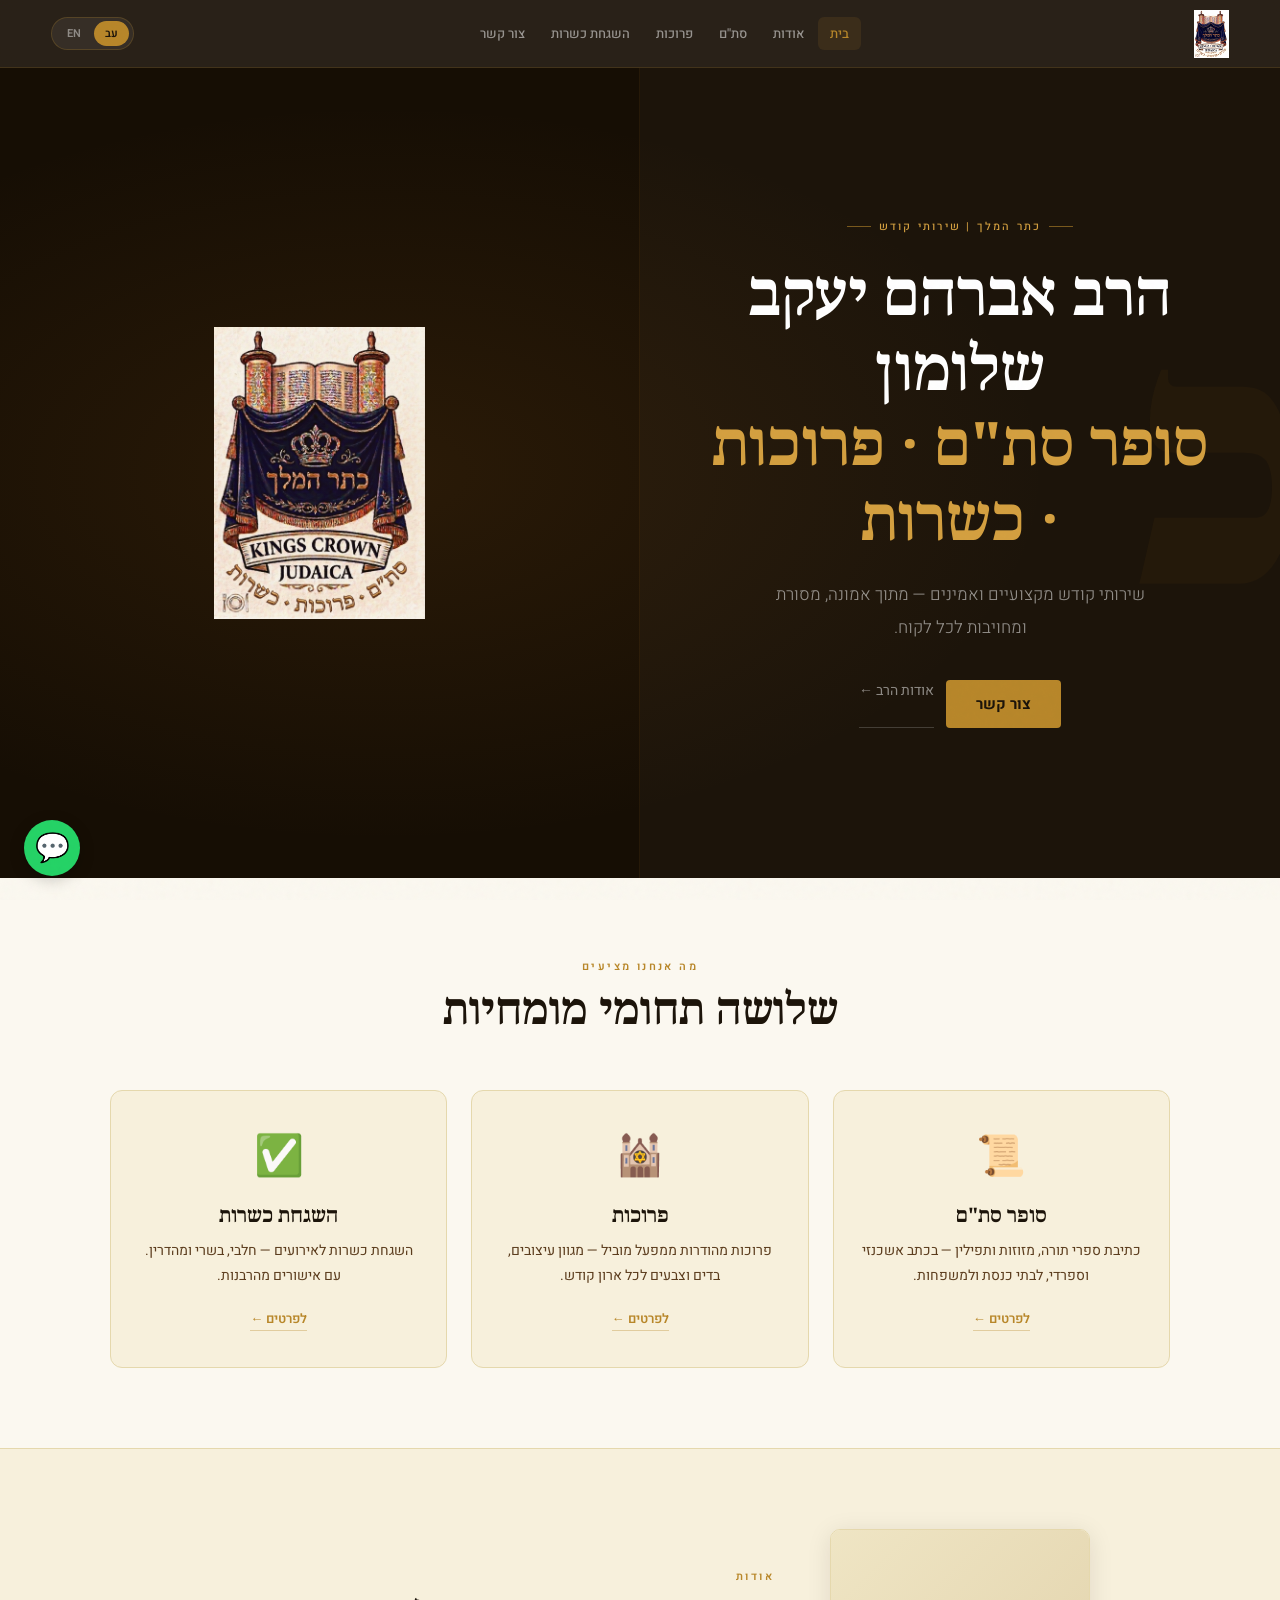
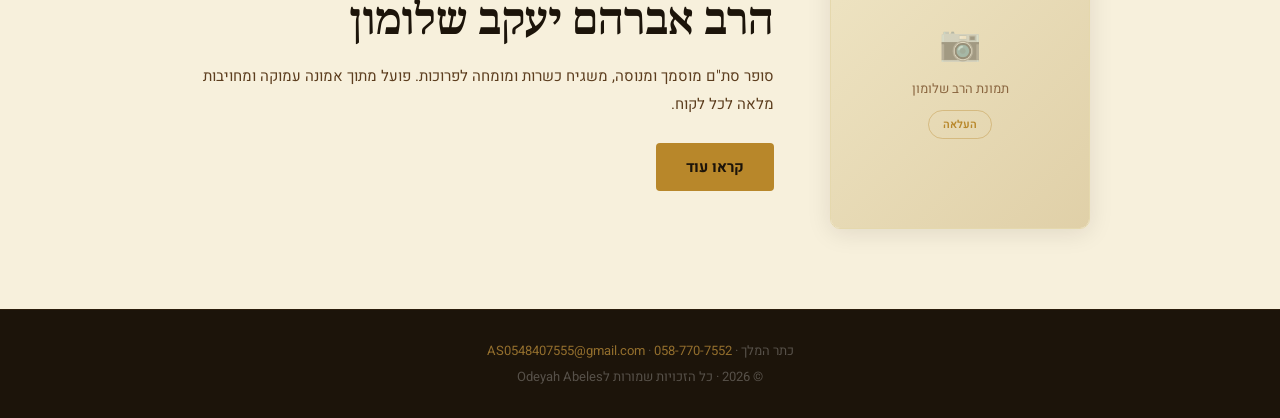
==== commit b4337cab: "update" ====
--- a/index.html
+++ b/index.html
@@ -174,6 +174,7 @@
   <p>© 2026 · כל הזכויות שמורות לOdeyah Abeles</p>
 </footer>
 <script>setLang(currentLang);</script>
+<script src="whatsapp.js"></script>
 </body>
 </html>
 
--- a/style.css
+++ b/style.css
@@ -1401,6 +1401,33 @@
 	transform: scale(1.15);
 }
 
+/* WhatsApp Floating Button */
+.whatsapp-float {
+	position: fixed;
+	bottom: 24px;
+	left: 24px;
+	width: 56px;
+	height: 56px;
+	background: #25d366;
+	border-radius: 50%;
+	display: flex;
+	align-items: center;
+	justify-content: center;
+	font-size: 28px;
+	text-decoration: none;
+	color: #fff;
+	box-shadow: 0 4px 16px rgba(0, 0, 0, 0.2);
+	transition:
+		transform 0.2s,
+		box-shadow 0.2s;
+	z-index: 1000;
+}
+
+.whatsapp-float:hover {
+	transform: scale(1.1);
+	box-shadow: 0 6px 24px rgba(0, 0, 0, 0.3);
+}
+
 /* footer */
 footer {
 	background: var(--ink);
